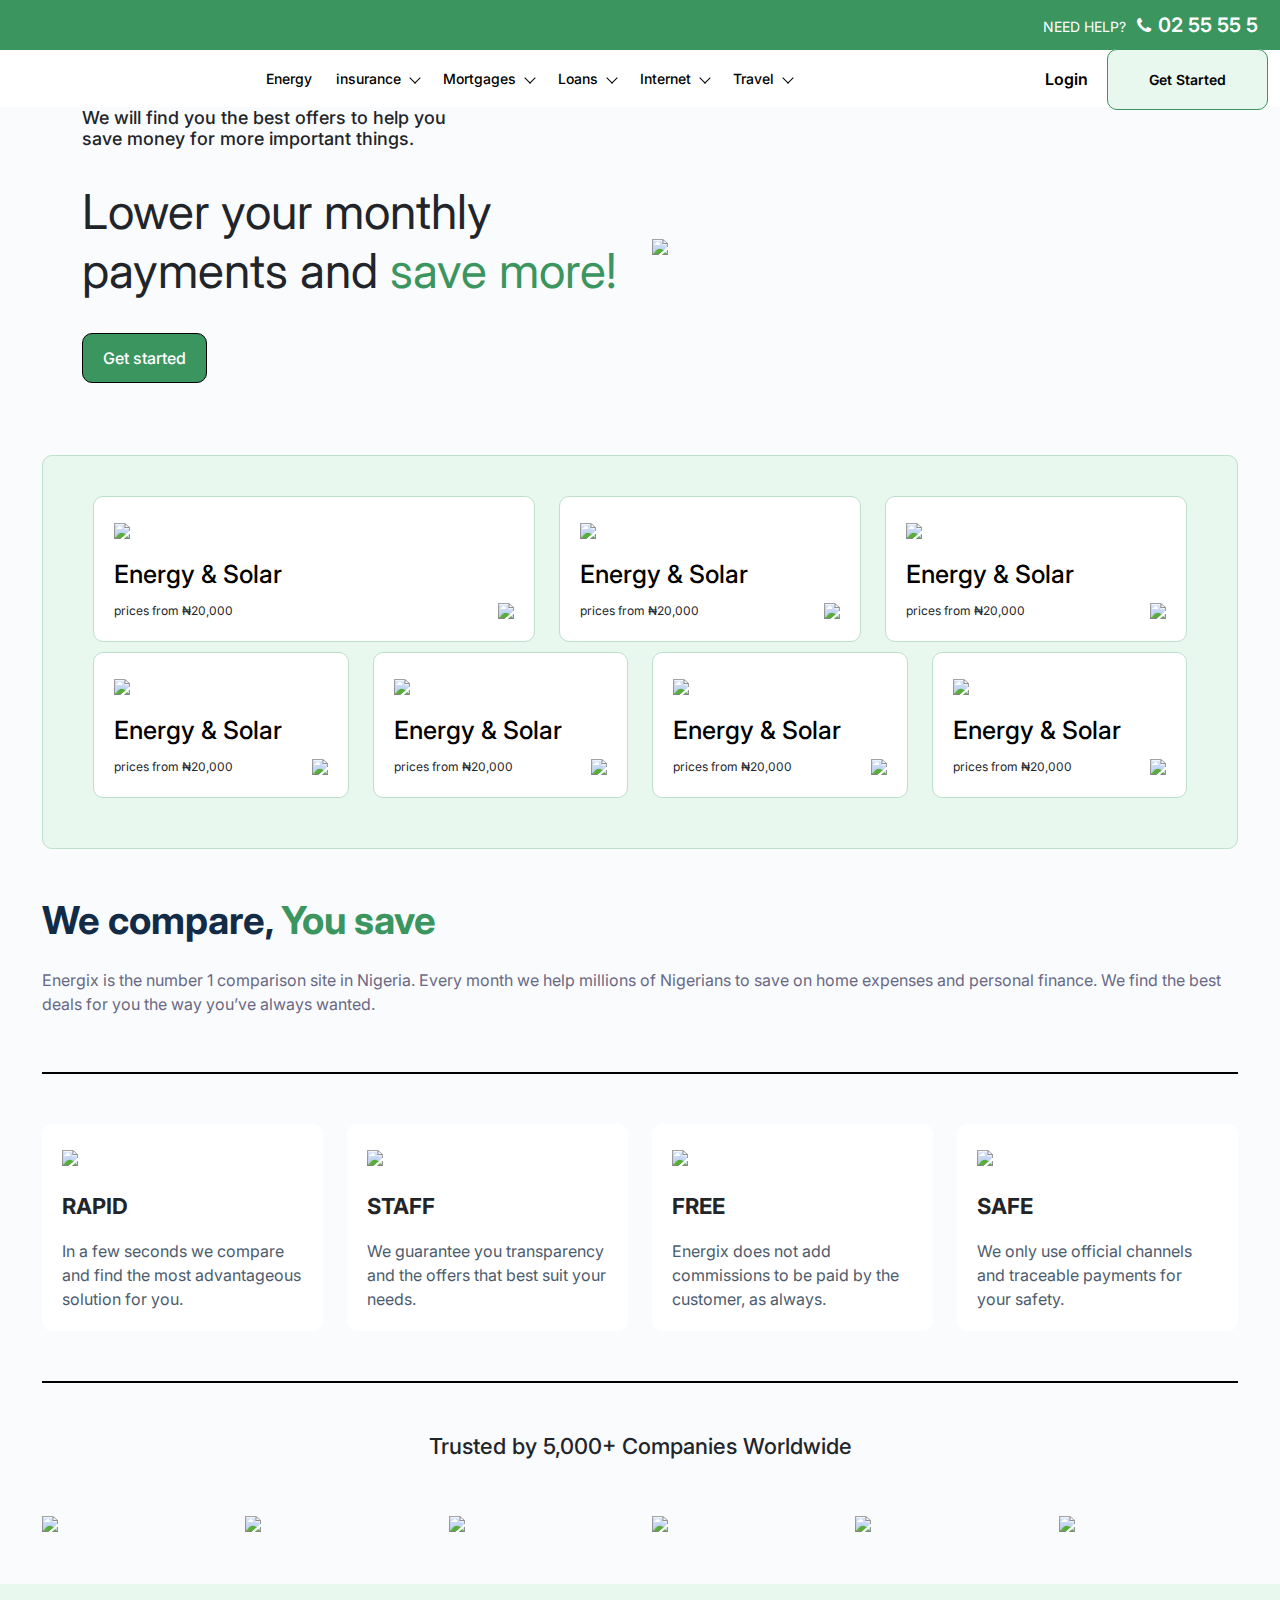
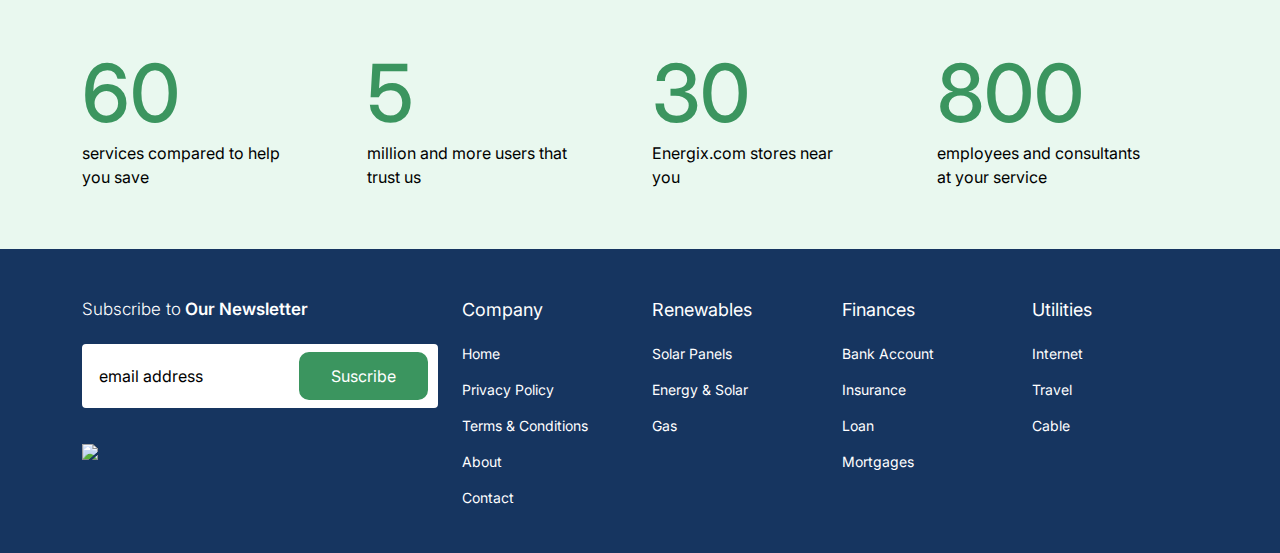
==== index.html @ c920ad22 "code added" ====
<!DOCTYPE html>
<html lang="en">
<head>
    <meta charset="UTF-8">
    <meta http-equiv="X-UA-Compatible" content="IE=edge">
    <meta name="viewport" content="width=device-width, initial-scale=1.0">
    <title>Energix</title>
    <link href="https://cdn.jsdelivr.net/npm/bootstrap@5.0.2/dist/css/bootstrap.min.css" rel="stylesheet">
    <link rel="stylesheet" href="css/header.css">
    <link rel="stylesheet" href="css/style.css">
    <link href="https://fonts.googleapis.com/css2?family=Inter:wght@100;300;400;500;600;700;900&display=swap" rel="stylesheet">
    <link rel="stylesheet" href="https://cdnjs.cloudflare.com/ajax/libs/font-awesome/4.7.0/css/font-awesome.min.css">
</head>
<body>
    <header class="header_area">
        <div class="top-strip">
            <div class="container-fluid">
                <div class="help-desk">
                    <span>NEED HELP? <i class="fa fa-phone" aria-hidden="true"></i><a href="tel:+9102 55 55 5">02 55 55 5</a></span>
                </div>
            </div>
        </div>
        <div class="main_header_area">
            <div class="container-fluid">
                <nav id="navigation1" class="navigation">
                    <div class="main-header">
                        <div class="nav-header">
                            <a class="nav-brand" href="index.html"><img src="http://energix.com.ng/wp-content/uploads/2022/04/280.png" alt=""></a>
                            <div class="flex-header">
                                <div class="nav-toggle"></div>
                                <div class="nav-menus-wrapper">
                                    <ul class="nav-menu align-to-right">
                                        <li>
                                            <a href="index.html">Energy</a>
                                        </li>
                                        <li>
                                            <a href="#.">insurance</a>
                                            <ul class="nav-dropdown">
                                                <li><a href="#">Link 1</a></li>
                                                <li><a href="#">Link 2</a></li>
                                                <li><a href="#">Link 3</a></li>
                                                <li><a href="#">Link 4</a></li>
                                                <li><a href="#">Link 5</a></li>
                                            </ul>
                                        </li>
                                        
                                        <li>
                                            <a href="#.">Mortgages</a>
                                            <ul class="nav-dropdown">
                                                <li><a href="#">Link 1</a></li>
                                                <li><a href="#">Link 2</a></li>
                                                <li><a href="#">Link 3</a></li>
                                                <li><a href="#">Link 4</a></li>
                                                <li><a href="#">Link 5</a></li>
                                            </ul>
                                        </li>
                                        
                                        <li>
                                            <a href="#">Loans</a>
                                            <ul class="nav-dropdown">
                                                <li><a href="#">Link 1</a></li>
                                                <li><a href="#">Link 2</a></li>
                                                <li><a href="#">Link 3</a></li>
                                                <li><a href="#">Link 4</a></li>
                                                <li><a href="#">Link 5</a></li>
                                            </ul>
                                        </li>
                                        
                                        <li>
                                            <a href="#.">Internet</a>
                                            <ul class="nav-dropdown">
                                                <li><a href="#">Link 1</a></li>
                                                <li><a href="#">Link 2</a></li>
                                                <li><a href="#">Link 3</a></li>
                                                <li><a href="#">Link 4</a></li>
                                                <li><a href="#">Link 5</a></li>
                                            </ul>
                                        </li>
                                        <li>
                                            <a href="#.">Travel</a>
                                            <ul class="nav-dropdown">
                                                <li><a href="#">Link 1</a></li>
                                                <li><a href="#">Link 2</a></li>
                                                <li><a href="#">Link 3</a></li>
                                                <li><a href="#">Link 4</a></li>
                                                <li><a href="#">Link 5</a></li>
                                            </ul>
                                        </li>
                                    </ul>
                                </div>
                            </div>
                            <div class="login-warrper">
                                <a href="#.">Login</a>
                                <a href="#." class="read-more">Get Started</a>
                            </div>
                        </div>
                    </div>
                </div>
            </nav>
        </div>
    </div>
    </header>
    <section class="main-banner section-padding">
        <div class="container">
            <div class="row">
                <div class="col-12 col-sm-12 col-md-6 col-lg-6">
                        <div class="banner-caption">
                            <h6>We will find you the best offers to help you<br> save money for more important things.</h6>
                            <h2>Lower your monthly payments and <span>save more!</span></h2>
                            <a href="#.">Get started</a>
                        </div>

                </div>
                <div class="col-12 col-sm-12 col-md-6 col-lg-6">
                    <div class="banner-image">
                        <img src="http://energix.com.ng/wp-content/uploads/2023/05/image.png">
                    </div>
                </div>
            </div>
        </div>
    </section>
<section class="we-compare-section section-padding">
    <div class="container-fluid">
        <div class="box-warrper-blue">
            <div class="row">
                <div class="col-12 col-sm-12 col-md-5 col-lg-5">
                    <div class="item-whhite-outline">
                        <img src="http://energix.com.ng/wp-content/uploads/2023/05/Firefire.png">
                        <h2>Energy & Solar</h2>
                        <span>prices from ₦20,000</span>
                        <div class="icon-arrow">
                            <a href="#."><img src="http://energix.com.ng/wp-content/uploads/2023/05/Icon-2.png"></a>
                        </div>
                    </div>
                </div>
                <div class="col-12 col-sm-12 col-md-5 col-lg-7">
                    <div class="row">
                        <div class="col-12 col-sm-12 col-md-5 col-lg-6">
                            <div class="item-whhite-outline">
                                <img src="http://energix.com.ng/wp-content/uploads/2023/05/Firefire.png">
                                <h2>Energy & Solar</h2>
                                <span>prices from ₦20,000</span>
                                <div class="icon-arrow">
                                    <a href="#."><img src="http://energix.com.ng/wp-content/uploads/2023/05/Icon-2.png"></a>
                                </div>
                            </div>
                        </div>
                        <div class="col-12 col-sm-12 col-md-5 col-lg-6">
                            <div class="item-whhite-outline">
                                <img src="http://energix.com.ng/wp-content/uploads/2023/05/Firefire.png">
                                <h2>Energy & Solar</h2>
                                <span>prices from ₦20,000</span>
                                <div class="icon-arrow">
                                    <a href="#."><img src="http://energix.com.ng/wp-content/uploads/2023/05/Icon-2.png"></a>
                                </div>
                            </div>
                        </div>
                    </div>
                </div>
            </div>
            <div class="row">
                <div class="col-12 col-sm-12 col-md-5 col-lg-3">
                    <div class="item-whhite-outline">
                        <img src="http://energix.com.ng/wp-content/uploads/2023/05/Firefire.png">
                        <h2>Energy & Solar</h2>
                        <span>prices from ₦20,000</span>
                        <div class="icon-arrow">
                            <a href="#."><img src="http://energix.com.ng/wp-content/uploads/2023/05/Icon-2.png"></a>
                        </div>
                    </div>
                </div>
                <div class="col-12 col-sm-12 col-md-5 col-lg-3">
                    <div class="item-whhite-outline">
                        <img src="http://energix.com.ng/wp-content/uploads/2023/05/Firefire.png">
                        <h2>Energy & Solar</h2>
                        <span>prices from ₦20,000</span>
                        <div class="icon-arrow">
                            <a href="#."><img src="http://energix.com.ng/wp-content/uploads/2023/05/Icon-2.png"></a>
                        </div>
                    </div>
                </div>
                <div class="col-12 col-sm-12 col-md-5 col-lg-3">
                    <div class="item-whhite-outline">
                        <img src="http://energix.com.ng/wp-content/uploads/2023/05/Firefire.png">
                        <h2>Energy & Solar</h2>
                        <span>prices from ₦20,000</span>
                        <div class="icon-arrow">
                            <a href="#."><img src="http://energix.com.ng/wp-content/uploads/2023/05/Icon-2.png"></a>
                        </div>
                    </div>
                </div>
                <div class="col-12 col-sm-12 col-md-5 col-lg-3">
                    <div class="item-whhite-outline">
                        <img src="http://energix.com.ng/wp-content/uploads/2023/05/Firefire.png">
                        <h2>Energy & Solar</h2>
                        <span>prices from ₦20,000</span>
                        <div class="icon-arrow">
                            <a href="#."><img src="http://energix.com.ng/wp-content/uploads/2023/05/Icon-2.png"></a>
                        </div>
                    </div>
                </div>
            </div>
        </div>
        <div class="main-title-compare">
            <h2>We compare, <span>You save</span></h2>
            <p>Energix is the number 1 comparison site in Nigeria. Every month we help millions of Nigerians to save on home expenses and personal finance. We find the best deals for you the way you’ve always wanted.</p>
        </div>
        <div class="row">
            <div class="col-12 col-sm-12 col-md-3 col-lg-3">
                <div class="Box-item">
                    <img src="http://energix.com.ng/wp-content/uploads/2023/05/Vector.png">
                    <h3>RAPID</h3>
                    <p>In a few seconds we compare and find the most advantageous solution for you.</p>
                </div>
            </div>
            <div class="col-12 col-sm-12 col-md-3 col-lg-3">
                <div class="Box-item">
                    <img src="http://energix.com.ng/wp-content/uploads/2023/05/Vector.png">
                    <h3>STAFF</h3>
                    <p>We guarantee you transparency and the offers that best suit your needs.</p>
                </div>
            </div>
            <div class="col-12 col-sm-12 col-md-3 col-lg-3">
                <div class="Box-item">
                    <img src="http://energix.com.ng/wp-content/uploads/2023/05/Vector.png">
                    <h3>FREE</h3>
                    <p>Energix does not add commissions to be paid by the customer, as always.</p>
                </div>
            </div>
            <div class="col-12 col-sm-12 col-md-3 col-lg-3">
                <div class="Box-item">
                    <img src="http://energix.com.ng/wp-content/uploads/2023/05/Vector.png">
                    <h3>SAFE</h3>
                    <p>We only use official channels and traceable payments for your safety.</p>
                </div>
            </div>
        </div>
    </div>
</section>
<section class="world-compaines">
    <div class="container-fluid">
        <div class="main-title">
            <h4>Trusted by 5,000+ Companies Worldwide</h4>
        </div>
        <div class="row">
            <div class="col-6 col-sm-6 col-md-3 col-lg-2">
                <div class="logo-image-item">
                    <img src="http://energix.com.ng/wp-content/uploads/2022/04/google-2015-1.png">
                </div>
            </div>
            <div class="col-6 col-sm-6 col-md-3 col-lg-2">
                <div class="logo-image-item">
                    <img src="http://energix.com.ng/wp-content/uploads/2022/04/netflix.png">
                </div>
            </div>
            <div class="col-6 col-sm-6 col-md-3 col-lg-2">
                <div class="logo-image-item">
                    <img src="http://energix.com.ng/wp-content/uploads/2022/04/airbnb.png">
                </div>
            </div>
            <div class="col-6 col-sm-6 col-md-3 col-lg-2">
                <div class="logo-image-item">
                    <img src="http://energix.com.ng/wp-content/uploads/2022/04/amazion.png">
                </div>
            </div>
            <div class="col-6 col-sm-6 col-md-3 col-lg-2">
                <div class="logo-image-item">
                    <img src="http://energix.com.ng/wp-content/uploads/2022/04/facebook.png">
                </div>
            </div>
            <div class="col-6 col-sm-6 col-md-3 col-lg-2">
                <div class="logo-image-item">
                    <img src="http://energix.com.ng/wp-content/uploads/2022/04/grab.png">
                </div>
            </div>
        </div>
    </div>
</section>
<section class="counter-section section-padding">
    <div class="container">
        <div class="row">
            <div class="col-6 col-sm-6 col-md-6 col-lg-3">
                <div class="counter-bar">
                    <h2>60</h2>
                    <p>services compared to help you save</p>
                </div>
            </div>
            <div class="col-6 col-sm-6 col-md-6 col-lg-3">
                <div class="counter-bar">
                    <h2>5</h2>
                    <p>million and more users that trust us</p>
                </div>
            </div>
            <div class="col-6 col-sm-6 col-md-6 col-lg-3">
                <div class="counter-bar">
                    <h2>30</h2>
                    <p>Energix.com stores near you</p>
                </div>
            </div>
            <div class="col-6 col-sm-6 col-md-6 col-lg-3">
                <div class="counter-bar">
                    <h2>800</h2>
                    <p>employees and consultants at your service</p>
                </div>
            </div>
        </div>
    </div>
</section>
    <footer class="footer-main">
        <div class="container">
                <div class="row">
                    <div class="col-12 col-sm-12 col-md-12 col-lg-4">
                        <div class="suscribe-warrper">
                            <h3><span>Subscribe to</span> Our Newsletter</h3>
                            <div class="form-view">
                                <input type="text" placeholder="email address">
                                <button>Suscribe</button>
                            </div>
                            <div class="footer-logo">
                                <img src="http://energix.com.ng/wp-content/uploads/2022/04/280-white.png">
                            </div>
                        </div>
                    </div>
                    <div class="col-12 col-sm-12 col-md-12 col-lg-8">
                        <div class="row">
                            <div class="col-12 col-sm-12 col-md-6 col-lg-3">
                                <div class="footer-naviagtion">
                                    <h4>Company</h4>
                                    <ul>
                                        <li><a href="#.">Home</a></li>
                                        <li><a href="#.">Privacy Policy</a></li>
                                        <li><a href="#.">Terms & Conditions</a></li>
                                        <li><a href="#.">About</a></li>
                                        <li><a href="#.">Contact</a></li>
                                    </ul>
                                </div>
                            </div>
                            <div class="col-12 col-sm-12 col-md-6 col-lg-3">
                                <div class="footer-naviagtion">
                                    <h4>Renewables</h4>
                                    <ul>
                                        <li><a href="#.">Solar Panels</a></li>
                                        <li><a href="#.">Energy & Solar</a></li>
                                        <li><a href="#.">Gas</a></li>
                                    </ul>
                                </div>
                            </div>
                            <div class="col-12 col-sm-12 col-md-6 col-lg-3">
                                <div class="footer-naviagtion">
                                    <h4>Finances</h4>
                                    <ul>
                                        <li><a href="#.">Bank Account</a></li>
                                        <li><a href="#.">Insurance</a></li>
                                        <li><a href="#.">Loan</a></li>
                                        <li><a href="#.">Mortgages</a></li>
                                    </ul>
                                </div>
                            </div>
                            <div class="col-12 col-sm-12 col-md-6 col-lg-3">
                                <div class="footer-naviagtion">
                                    <h4>Utilities</h4>
                                    <ul>
                                        <li><a href="#.">Internet</a></li>
                                        <li><a href="#.">Travel</a></li>
                                        <li><a href="#.">Cable</a></li>
                                    </ul>
                                </div>
                            </div>
                        </div>
                    </div>
                </div>
        </div>
    </footer>


    <script src="https://code.jquery.com/jquery-3.6.0.min.js"></script>
    <script src="https://cdn.jsdelivr.net/npm/bootstrap@5.0.2/dist/js/bootstrap.bundle.min.js"></script>
    <script src="js/main.js"></script>
</body>
</html>
---- css/header.css ----
.main-header{
    display: flex;
    align-items: center;
    justify-content: space-between;
}

.nav-header{
    display: flex;
    align-items: center;
    justify-content: space-between;
    width: 100%;
}

.flexs{
    display: flex;
    align-items: center;
}

.flexs a{
    font-size: 12px;
    border: solid 1px #6AA163;
    padding: 15px 40px;
    border-radius: 100px;
    color: #000;
    transition: all 0.5s;
    -webkit-transition: all 0.5s;
    -moz-transition: all 0.5s;
    -ms-transition: all 0.5s;
    -o-transition: all 0.5s;
}

.flexs a:hover{
    background-color: #6AA163;
    color: #fff;   
}


.navigation {
    width: 100%;
  
    display: table;
    position: relative;
    /* background-color: #fff; */
  }
  
  .navigation * {
    box-sizing: border-box;
    -webkit-tap-highlight-color: transparent;
  }
  
  .navigation-portrait {
    height: 48px;
  }
  
  .navigation-fixed {
    position: fixed;
    top: 0;
    left: 0;
    z-index: 19998;
  }
  
  .navigation-hidden {
    width: 0 !important;
    height: 0 !important;
    margin: 0 !important;
    padding: 0 !important;
  }
  
  .align-to-right {
    float: right;
  }
  
  /* .nav-header {
    float: left;
  } */
  
  .navigation-hidden .nav-header {
    display: none;
  }
  
  .nav-brand {
    line-height: normal;
    padding: 0;
    color: #343a40;
    font-size: 24px;
    text-decoration: none !important;
  }
  .nav-menu > li > a:hover .submenu-indicator-chevron {
    border-color: var(--dark-red);
  }
  
  .nav-brand:hover,
  .nav-brand:focus {
    color: #343a40;
  }
  
  .navigation-portrait .nav-brand {
    font-size: 18px;
    line-height: 48px;
  }
  
  .nav-logo > img {
    height: 48px;
    margin: 11px auto;
    padding: 0 15px;
    float: left;
  }
  
  .nav-logo:focus > img {
    outline: initial;
  }
  
  .navigation-portrait .nav-logo > img {
    height: 36px;
    margin: 6px auto 6px 15px;
    padding: 0;
  }
  
  .nav-toggle {
    width: 30px;
    height: 30px;
    padding: 6px 2px 0;
    position: absolute;
    top: 50%;
    margin-top: -14px;
    right: 15px;
    display: none;
    cursor: pointer;
  }
  
  .nav-toggle:before {
    content: "";
    position: absolute;
    width: 24px;
    height: 2px;
    background-color: #343a40;
    border-radius: 10px;
    box-shadow: 0 0.5em 0 0 #343a40, 0 1em 0 0 #343a40;
  }
  
  .navigation-portrait .nav-toggle {
    display: block;
  }
  
  .navigation-portrait .nav-menus-wrapper {
    width: 320px;
    height: 100vh;
    top: 0;
    left: -400px;
    position: fixed;
    background-color: #fff;
    z-index: 20000;
    overflow-y: auto;
    -webkit-overflow-scrolling: touch;
    transition-duration: 0.2s;
    transition-timing-function: ease;
  }
  
  .navigation-portrait .nav-menus-wrapper.nav-menus-wrapper-right {
    left: auto;
    right: -400px;
  }
  
  .navigation-portrait .nav-menus-wrapper.nav-menus-wrapper-open {
    left: 0;
  }
  
  .navigation-portrait
    .nav-menus-wrapper.nav-menus-wrapper-right.nav-menus-wrapper-open {
    left: auto;
    right: 0;
  }
  
  .nav-menus-wrapper-close-button {
    width: 30px;
    height: 40px;
    margin: 10px 7px;
    display: none;
    float: right;
    color: #343a40;
    font-size: 26px;
    cursor: pointer;
  }
  
  .navigation-portrait .nav-menus-wrapper-close-button {
    display: block;
  }
  
  .nav-menu {
    margin: 0;
    padding: 0;
    list-style: none;
    line-height: normal;
    font-size: 0;
  }
  
  .navigation-portrait .nav-menu {
    width: 100%;
  }
  
  .navigation-landscape .nav-menu.nav-menu-centered {
    float: none;
    text-align: center;
  }
  
  .navigation-landscape .nav-menu.nav-menu-centered > li {
    float: none;
  }
  
  .nav-menu > li {
    display: inline-block;
    float: left;
    text-align: left;
  }
  
  .navigation-portrait .nav-menu > li {
    width: 100%;
    position: relative;
    border-top: solid 1px #f0f0f0;
  }
  
  .navigation-portrait .nav-menu > li:last-child {
    border-bottom: solid 1px #f0f0f0;
  }
  
  .nav-menu + .nav-menu > li:first-child {
    border-top: none;
  }
  
  .nav-menu > li > a {
    padding: 10px 12px;
    display: inline-block;
    text-decoration: none;
    font-size: 14px;
    color: #000000;
    transition: color 0.3s, background 0.3s;
    line-height: normal;
    font-weight: 500;
  }
  
  .navigation-portrait .nav-menu > li > a {
    width: 100%;
    height: auto;
    padding: 12px 15px 12px 26px;
  }
  
  /* .nav-menu > li:hover > a,
  .nav-menu > li.active > a,
  .nav-menu > li.focus > a {
    color: #ed3439;
  }
   */
  .nav-menu > li > a > i,
  .nav-menu > li > a > [class*="ion-"] {
    width: 18px;
    height: 16px;
    line-height: 16px;
    transform: scale(1.4);
  }
  
  .nav-menu > li > a > [class*="ion-"] {
    width: 16px;
    display: inline-block;
    transform: scale(1.8);
  }
  
  .navigation-portrait .nav-menu.nav-menu-social {
    width: 100%;
    text-align: center;
  }
  
  .nav-menu.nav-menu-social > li {
    text-align: center;
    float: none;
    border: none !important;
  }
  
  .navigation-portrait .nav-menu.nav-menu-social > li {
    width: auto;
  }
  
  .nav-menu.nav-menu-social > li > a > [class*="ion-"] {
    font-size: 12px;
  }
  
  .nav-menu.nav-menu-social > li > a > .fa {
    font-size: 14px;
  }
  
  .navigation-portrait .nav-menu.nav-menu-social > li > a {
    padding: 15px;
  }
  
  .submenu-indicator {
    margin-left: 10px;
    margin-top: 4px;
    float: right;
    transition: all 0.2s;
  }
  
  .navigation-portrait .submenu-indicator {
    width: 54px;
    height: 44px;
    margin-top: 0;
    position: absolute;
    top: 0;
    right: 0;
    text-align: center;
    z-index: 20000;
  }
  
  .submenu-indicator-chevron {
    height: 8px;
    width: 8px;
    display: block;
    border-style: solid;
    border-width: 0 1px 1px 0;
    border-color: var(--black);
    transform: rotate(45deg);
    transition: border 0.2s;
  }
  
  .navigation-portrait .submenu-indicator-chevron {
    position: absolute;
    top: 18px;
    left: 24px;
  }
  
  .nav-menu > li:hover > a .submenu-indicator-chevron,
  .nav-menu > .active > a .submenu-indicator-chevron,
  .nav-menu > .focus > a .submenu-indicator-chevron {
    border-color: transparent #967adc #967adc transparent;
  }
  
  .navigation-portrait .submenu-indicator.submenu-indicator-up {
    transform: rotate(-180deg);
  }
  
  .nav-overlay-panel {
    width: 100%;
    height: 100%;
    top: 0;
    left: 0;
    position: fixed;
    display: none;
    z-index: 19999;
  }
  
  .no-scroll {
    width: 100%;
    height: 100%;
    overflow: hidden;
  }
  
  .nav-search {
    z-index: 19998;
    margin-left: 30px;
  }
  
  .navigation-portrait .nav-search {
    height: 48px;
    padding: 0 10px;
    margin-right: 52px;
  }
  
  .navigation-hidden .nav-search {
    display: none;
  }
  
  /* .nav-search-button {
    width: 70px;
    height: 70px;
    line-height: 70px;
    text-align: center;
    cursor: pointer;
    background-color: #fbfcfd;
  } */
  
  .navigation-portrait .nav-search-button {
    width: 50px;
    height: 48px;
    line-height: 46px;
    font-size: 22px;
  }
  
  .nav-search-icon {
    width: 14px;
    height: 14px;
    margin: 2px 8px 8px 4px;
    display: inline-block;
    vertical-align: middle;
    position: relative;
    color: #343a40;
    text-align: left;
    text-indent: -9999px;
    border: 2px solid;
    border-radius: 50%;
    transform: rotate(-45deg);
  }
  
  .nav-search-icon:after,
  .nav-search-icon:before {
    content: "";
    pointer-events: none;
  }
  
  .nav-search-icon:before {
    width: 2px;
    height: 7px;
    top: 11px;
    position: absolute;
    left: 50%;
    border-radius: 0 0 1px 1px;
    box-shadow: inset 0 0 0 32px;
    transform: translateX(-50%);
  }
  
  .nav-search-button:hover .nav-search-icon {
    color: #D57F2E;
    cursor: pointer;
  }
  
  .nav-search > form {
    width: 100%;
    height: 100%;
    padding: 0 auto;
    display: none;
    position: absolute;
    left: 0;
    top: 0;
    background-color: #fff;
    z-index: 99;
  }
  
  .nav-search-inner {
    width: 70%;
    height: 70px;
    margin: auto;
    display: table;
  }
  
  .navigation-portrait .nav-search-inner {
    height: 48px;
  }
  
  .nav-search-inner input[type="text"],
  .nav-search-inner input[type="search"] {
    height: 70px;
    width: 100%;
    margin: 0;
    padding: 0 12px;
    font-size: 26px;
    text-align: center;
    color: #343a40;
    outline: none;
    line-height: 70px;
    border: none;
    background-color: transparent;
    transition: all 0.3s;
  }
  
  .navigation-portrait .nav-search-inner input[type="text"],
  .navigation-portrait .nav-search-inner input[type="search"] {
    height: 48px;
    font-size: 18px;
    line-height: 48px;
  }
  
  .nav-search-close-button {
    width: 28px;
    display: block;
    position: absolute;
    right: 20px;
    top: 50%;
    line-height: normal;
    color: #343a40;
    font-size: 30px;
    cursor: pointer;
    text-align: center;
    transform: translate(0px, -50%);
  }
  
  .navigation-portrait .nav-search-close-button {
    top: 10px;
    right: 14px;
  }
  
  .nav-button {
    margin: 18px 15px 0;
    padding: 8px 14px;
    display: inline-block;
    color: #fff;
    font-size: 14px;
    text-align: center;
    text-decoration: none;
    border-radius: 4px;
  }
  
  .nav-button:hover,
  .nav-button:focus {
    color: #fff;
    text-decoration: none;
  }
  
  .navigation-portrait .nav-button {
    width: calc(100% - 52px);
    margin: 17px 26px;
  }
  
  .nav-text {
    margin: 25px 15px;
    display: inline-block;
    color: #343a40;
    font-size: 14px;
  }
  
  .navigation-portrait .nav-text {
    width: calc(100% - 52px);
    margin: 12px 26px 0;
  }
  
  .navigation-portrait .nav-text + ul {
    margin-top: 15px;
  }
  
  .nav-dropdown {
    min-width: 180px;
    margin: 0;
    padding: 0;
    display: none;
    position: absolute;
    list-style: none;
    z-index: 98;
    white-space: nowrap;
  }
  
  .navigation-portrait .nav-dropdown {
    width: 100%;
    position: static;
    left: 0;
  }
  
  .nav-dropdown .nav-dropdown {
    left: 100%;
  }
  
  .nav-menu > li > .nav-dropdown {
    border-top: solid 1px #f0f0f0;
  }
  
  .nav-dropdown > li {
    width: 100%;
    float: left;
    clear: both;
    position: relative;
    text-align: left;
  }
  
  .nav-dropdown > li > a {
    width: 100%;
    padding: 16px 20px;
    display: inline-block;
    text-decoration: none;
    float: left;
    font-size: 13px;
    color: #343a40;
    background-color: #fdfdfd;
  }
  
  .nav-dropdown > li:hover > a,
  .nav-dropdown > li.focus > a {
    color: #ff6b00;
  }
  
  .nav-dropdown.nav-dropdown-left {
    right: 0;
  }
  
  .nav-dropdown > li > .nav-dropdown-left {
    left: auto;
    right: 100%;
  }
  
  .navigation-landscape .nav-dropdown.nav-dropdown-left > li > a {
    text-align: right;
  }
  
  .navigation-portrait .nav-dropdown > li > a {
    padding: 12px 20px 12px 30px;
  }
  
  .navigation-portrait .nav-dropdown > li > ul > li > a {
    padding-left: 50px;
  }
  
  .navigation-portrait .nav-dropdown > li > ul > li > ul > li > a {
    padding-left: 70px;
  }
  
  .navigation-portrait .nav-dropdown > li > ul > li > ul > li > ul > li > a {
    padding-left: 90px;
  }
  
  .navigation-portrait
    .nav-dropdown
    > li
    > ul
    > li
    > ul
    > li
    > ul
    > li
    > ul
    > li
    > a {
    padding-left: 110px;
  }
  
  .nav-dropdown .submenu-indicator {
    right: 15px;
    top: 10px;
    position: absolute;
  }
  
  .navigation-portrait .nav-dropdown .submenu-indicator {
    right: 0;
    top: 0;
  }
  
  .nav-dropdown .submenu-indicator .submenu-indicator-chevron {
    transform: rotate(-45deg);
  }
  
  .navigation-portrait
    .nav-dropdown
    .submenu-indicator
    .submenu-indicator-chevron {
    transform: rotate(45deg);
  }
  
  .nav-dropdown > li:hover > a .submenu-indicator-chevron,
  .nav-dropdown > .focus > a .submenu-indicator-chevron {
    border-color: transparent #ff6b00 #ff6b00 transparent;
  }
  
  .navigation-landscape .nav-dropdown.nav-dropdown-left .submenu-indicator {
    left: 10px;
  }
  
  .navigation-landscape
    .nav-dropdown.nav-dropdown-left
    .submenu-indicator
    .submenu-indicator-chevron {
    transform: rotate(135deg);
  }
  .nav-dropdown-horizontal {
    width: 100%;
    left: 0;
    background-color: #fdfdfd;
    border-top: solid 1px #f0f0f0;
  }
  
  .nav-dropdown-horizontal .nav-dropdown-horizontal {
    width: 100%;
    top: 100%;
    left: 0;
  }
  
  .navigation-portrait .nav-dropdown-horizontal .nav-dropdown-horizontal {
    border-top: none;
  }
  
  .nav-dropdown-horizontal > li {
    width: auto;
    clear: none;
    position: static;
  }
  
  .navigation-portrait .nav-dropdown-horizontal > li {
    width: 100%;
  }
  
  .nav-dropdown-horizontal > li > a {
    position: relative;
  }
  
  .nav-dropdown-horizontal .submenu-indicator {
    height: 18px;
    top: 11px;
    transform: rotate(90deg);
  }
  
  .navigation-portrait .nav-dropdown-horizontal .submenu-indicator {
    height: 42px;
    top: 0;
    -webkit-transform: rotate(0deg);
    transform: rotate(0deg);
  }
  
  .navigation-portrait
    .nav-dropdown-horizontal
    .submenu-indicator.submenu-indicator-up {
    transform: rotate(-180deg);
  }
  
  .megamenu-panel {
    width: 100%;
    padding: 15px;
    display: none;
    position: absolute;
    font-size: 14px;
    z-index: 98;
    text-align: left;
    color: inherit;
    border-top: solid 1px #f0f0f0;
    background-color: #fdfdfd;
    box-shadow: 0 10px 20px rgba(0, 0, 0, 0.075);
  }
  
  .navigation-portrait .megamenu-panel {
    padding: 25px;
    position: static;
    display: block;
  }
  
  .megamenu-panel [class*="container"] {
    width: 100%;
  }
  
  .megamenu-panel [class*="container"] [class*="col-"] {
    padding: 0;
  }
  
  .megamenu-panel-half {
    width: 50%;
  }
  
  .megamenu-panel-quarter {
    width: 25%;
  }
  
  .navigation-portrait .megamenu-panel-half,
  .navigation-portrait .megamenu-panel-quarter {
    width: 100%;
  }
  
  .megamenu-panel-row {
    width: 100%;
  }
  
  .megamenu-panel-row:before,
  .megamenu-panel-row:after {
    content: "";
    display: table;
    line-height: 0;
  }
  
  .megamenu-panel-row:after {
    clear: both;
  }
  
  .megamenu-panel-row [class*="col-"] {
    display: block;
    min-height: 20px;
    float: left;
    margin-left: 3%;
  }
  
  .megamenu-panel-row [class*="col-"]:first-child {
    margin-left: 0;
  }
  
  .navigation-portrait .megamenu-panel-row [class*="col-"] {
    float: none;
    display: block;
    width: 100% !important;
    margin-left: 0;
    margin-top: 15px;
  }
  
  .navigation-portrait
    .megamenu-panel-row:first-child
    [class*="col-"]:first-child {
    margin-top: 0;
  }
  
  .megamenu-panel-row .col-1 {
    width: 5.583333333333%;
  }
  
  .megamenu-panel-row .col-2 {
    width: 14.166666666666%;
  }
  
  .megamenu-panel-row .col-3 {
    width: 22.75%;
  }
  
  .megamenu-panel-row .col-4 {
    width: 31.333333333333%;
  }
  
  .megamenu-panel-row .col-5 {
    width: 39.916666666667%;
  }
  
  .megamenu-panel-row .col-6 {
    width: 48.5%;
  }
  
  .megamenu-panel-row .col-7 {
    width: 57.083333333333%;
  }
  
  .megamenu-panel-row .col-8 {
    width: 65.666666666667%;
  }
  
  .megamenu-panel-row .col-9 {
    width: 74.25%;
  }
  
  .megamenu-panel-row .col-10 {
    width: 82.833333333334%;
  }
  
  .megamenu-panel-row .col-11 {
    width: 91.416666666667%;
  }
  
  .megamenu-panel-row .col-12 {
    width: 100%;
  }
  
  .megamenu-tabs {
    width: 100%;
    float: left;
    display: block;
  }
  
  .megamenu-tabs-nav {
    width: 20%;
    margin: 0;
    padding: 0;
    float: left;
    list-style: none;
  }
  
  .navigation-portrait .megamenu-tabs-nav {
    width: 100%;
  }
  
  .megamenu-tabs-nav > li > a {
    width: 100%;
    padding: 10px 16px;
    float: left;
    font-size: 13px;
    text-decoration: none;
    color: #343a40;
    border: solid 1px #eff0f2;
    outline: 0;
    background-color: #fff;
  }
  
  .megamenu-tabs-nav > li.active a,
  .megamenu-tabs-nav > li:hover a {
    background-color: #f5f5f5;
  }
  
  .megamenu-tabs-pane {
    width: 80%;
    min-height: 30px;
    padding: 20px;
    float: right;
    display: none;
    font-size: 13px;
    color: #343a40;
    border: solid 1px #eff0f2;
    background-color: #fff;
  }
  
  .megamenu-tabs-pane.active {
    display: block;
  }
  
  .navigation-portrait .megamenu-tabs-pane {
    width: 100%;
  }
  
  .megamenu-lists {
    width: 100%;
    display: table;
  }
  
  .megamenu-list {
    width: 100%;
    margin: 0 0 15px;
    padding: 0;
    display: inline-block;
    float: left;
    list-style: none;
  }
  
  .megamenu-list:last-child {
    margin: 0;
    border: none;
  }
  
  .navigation-landscape .megamenu-list {
    margin: -15px 0;
    padding: 20px 0;
    border-right: solid 1px #f0f0f0;
  }
  
  .navigation-landscape .megamenu-list:last-child {
    border: none;
  }
  
  .megamenu-list > li > a {
    width: 100%;
    padding: 10px 15px;
    display: inline-block;
    color: #343a40;
    text-decoration: none;
    font-size: 13px;
  }
  
  .megamenu-list > li > a:hover {
    background-color: #ff6b00;
    color: #fff;
  }
  
  .megamenu-list > li.megamenu-list-title > a {
    font-size: 12px;
    font-weight: 600;
    text-transform: uppercase;
    color: #343a40;
  }
  
  .megamenu-list > li.megamenu-list-title > a:hover {
    background-color: transparent;
  }
  
  .navigation-landscape .list-col-2 {
    width: 50%;
  }
  
  .navigation-landscape .list-col-3 {
    width: 33%;
  }
  
  .navigation-landscape .list-col-4 {
    width: 25%;
  }
  
  .navigation-landscape .list-col-5 {
    width: 20%;
  }
  
  /* .nav-menu > li > a:last-child {
    padding-right: 0px;
  } */
  
  .nav-dropdown > li > a {
    color: #343a40;
    padding: 10px 20px;
    border-bottom: 1px solid #f6f6f6;
  }
  
  .nav-dropdown > li > a:hover,
  .nav-dropdown > li > a:focus {
    color: #3b955f;
  }
  .nav-header img {
    max-width: 160px;
}
  
  .main_header_area.sticky {
    position: fixed;
    bottom: auto;
    top: 0px;
    left: 0px;
    z-index: 999;
    width: 100%;
    transition: 0.5s ease;
    background-color: #fff;
  }
  
  .transparent-menu {
    position: absolute;
    width: 100%;
    left: 0;
    top: 0;
    z-index: 99;
  }
  
  .navigation-portrait .nav-menu > li > a {
    width: 100%;
    height: auto;
    padding: 10px 10px 10px 30px;
  }
  
  @media only screen and (min-width: 320px) and (max-width: 767px) {
    .nav-dropdown > li > a,
    .megamenu-list > li > a {
      width: 65%;
    }
  }
---- css/style.css ----
body{
    margin: 0;
    padding: 0;
    font-family: 'Inter', sans-serif;
}
.top-strip {
    background: #3B955F;
    padding: 10px;
}
.help-desk {
    text-align: right;
    color: #fff;
}
.help-desk i {
    margin: 0 7px;
    font-size: 18px;
}

.help-desk a {
    color: #ffff;
    text-decoration: none;
    font-size: 20px;
    font-weight: 600;
}
.help-desk span {
    font-size: 14px;
}
a{
    text-decoration: none;
}
.main_header_area {
    padding: 10px 0px;
}
/* .login-warrper {
    padding-left: 20px;
    border-left: 1px solid #3b955f;
} */
.login-warrper a {
    margin-left: 0px;
    color: #000;
    font-weight: 600;
}
.banner-caption span {
    color: #3b955f;
}
.login-warrper a.read-more {
    padding: 21px 41px;
    background-color: #e9f8ef;
    color: #000;
    border-radius: 10px;
    font-size: 14px;
    border: 1px solid #3b955f;
    transition: 0.5s;
}
.login-warrper a.read-more:hover {
    background-color: #3b955f;
    color: #fff;
}
.login-warrper a:last-child {
    margin-left: 15px;
}
.main-banner .row {
    align-items: center;
}
.banner-caption h6 {
    font-size: 18px;
    margin-bottom: 30px;
    line-height: normal;
}
.banner-caption h2 {
    font-size: 3rem;
    line-height: normal;
    margin: 33px 0px;
    font-weight: 400;
}
.banner-caption a {
    display: inline-block;
    padding: 12px 20px;
    background-color: #3b955f;
    color: #fff;
    border-radius: 10px;
    font-weight: 500;
    border: 1px solid #000;
}
.banner-image img {
    width: 100%;
    height: auto;
}
.counter-bar {
    max-width: 80%;
}
.counter-bar h2 {
    font-size: 5rem;
    color: #3b955f;
    margin-bottom: 0px;
    line-height: normal;
}
.counter-bar p {
    margin-bottom: 0px;
    color: #000;
}
.counter-bar h2 {
    font-size: 5rem;
    color: #3b955f;
    margin-bottom: 0px;
    line-height: normal;
}
.counter-section {
    background-color: #e9f8ef;
    padding: 60px 0px;
}
.main-banner {
    background-color: #fafbfd;
}
.world-compaines {
    padding: 50px 30px;
    background-color: #fafbfd;
}
.main-title {
    text-align: center;
    padding-bottom: 50px;
    border-top: 2px solid #000;
    padding-top: 50px;
}
.main-title h4 {
    font-size: 22px;
    margin-bottom: 0px;
}
.logo-image-item img {
    width: 100%;
    max-width: 110px;
}

.we-compare-section.section-padding {
    padding: 40px 30px 0px;
    background-color: #fafbfd;
}
.main-title-compare {
    padding-bottom: 40px;
    border-bottom: 2px solid #000;
    margin-bottom: 50px;
}
.main-title-compare h2 {
    font-size: 2.4rem;
    font-weight: 700;
    color: #122B46;
    margin-bottom: 25px;
}
.main-title-compare p {
    font-size: 16px;
    color: #696984;
}
.Box-item {
    padding: 20px;
    background-color: #ffff;
    border-radius: 10px;
}
.Box-item h3 {
    font-size: 22px;
    margin: 25px 0px 20px;
    font-weight: 700;
}
.Box-item p {
    color: #4D5C6D;
    margin-bottom: 0px;
}
.box-warrper-blue {
    padding: 40px 50px;
    background: #E9F8EF;
    border: 1px solid #bddfcb;
    border-radius: 10px;
    margin: 2rem 0px 3rem;
}
.item-whhite-outline {
    width: 100%;
    background-color: #ffffff;
    border: 1px solid #bddfcb;
    border-radius: 10px;
    margin-bottom: 10px;
    padding: 20px;
    position: relative;
}
.main-title-compare span {
    color: #3b955f;
}
.item-whhite-outline h2 {
    font-weight: 500;
    font-size: 25px;
    margin-top: 18px;
    color: #000000;
}
.item-whhite-outline span {
    font-size: 12px;
}
.icon-arrow {
    position: absolute;
    bottom: 20px;
    right: 20px;
}



.footer-main {
    background-color: #163560;
    padding: 50px 0px 30px;
}
.suscribe-warrper h3 {
    font-size: 17px;
    color: #fff;
    margin-bottom: 25px;
    font-weight: 600;
}
.form-view {
    display: flex;
    align-items: center;
    margin-bottom: 30px;
    position: relative;
}
.form-view input {
    border-radius: 4px;
    border: 2px solid #fff;
    padding: 18px 15px;
    background-color: transparent;
    color: #000;
    width: 100%;
    background-color: #ffffff;
}
.form-view input::placeholder{
    color: #000000;
}
.suscribe-warrper h3 span {
    font-weight: 300;
}
.form-view button {
    background-color: #3b955f;
    padding: 10px 30px;
    border-radius: 10px;
    margin-left: 10px;
    border: 2px solid #3b955f;
    position: absolute;
    right: 10px;
    color: #ffffff;
}
.footer-naviagtion h4 {
    font-size: 18px;
    color: #fff;
    font-weight: 400;
    margin-bottom: 23px;
}
.footer-naviagtion ul {
    padding-left: 0px;
    list-style: none;
    margin-bottom: 0px;
}
.footer-naviagtion ul li a {
    font-size: 14px;
    color: #fff;
    margin-bottom: 15px;
    display: block;
}

@media (max-width:767px){
    .login-warrper {
        display: none;
    }
    .main-banner .row {
        align-items: flex-start;
        flex-direction: column-reverse;
    }
    .main-banner {
        padding: 40px 0px;
    }
    .banner-caption h2 {
        font-size: 2rem;
        margin: 15px 0px;
    }
    .banner-caption h6 {
        font-size: 14px;
        margin-bottom: 20px;
    }
    .banner-image {
        padding: 30px 30px 30px 0px;
    }
    .we-compare-section.section-padding {
        padding: 0px 10px 0px;
    }
    .box-warrper-blue {
        padding: 20px 20px;
    }
    .main-title-compare h2 {
        font-size: 2rem;
    }
    .Box-item {
        margin-bottom: 15px;
    }
    .logo-image-item {
        margin-top: 20px;
    }
    .counter-bar h2 {
        font-size: 3rem;
    }
    .counter-bar {
        max-width: 100%;
        margin-bottom: 20px;
    }
    .footer-naviagtion {
        margin-bottom: 25px;
    }
}
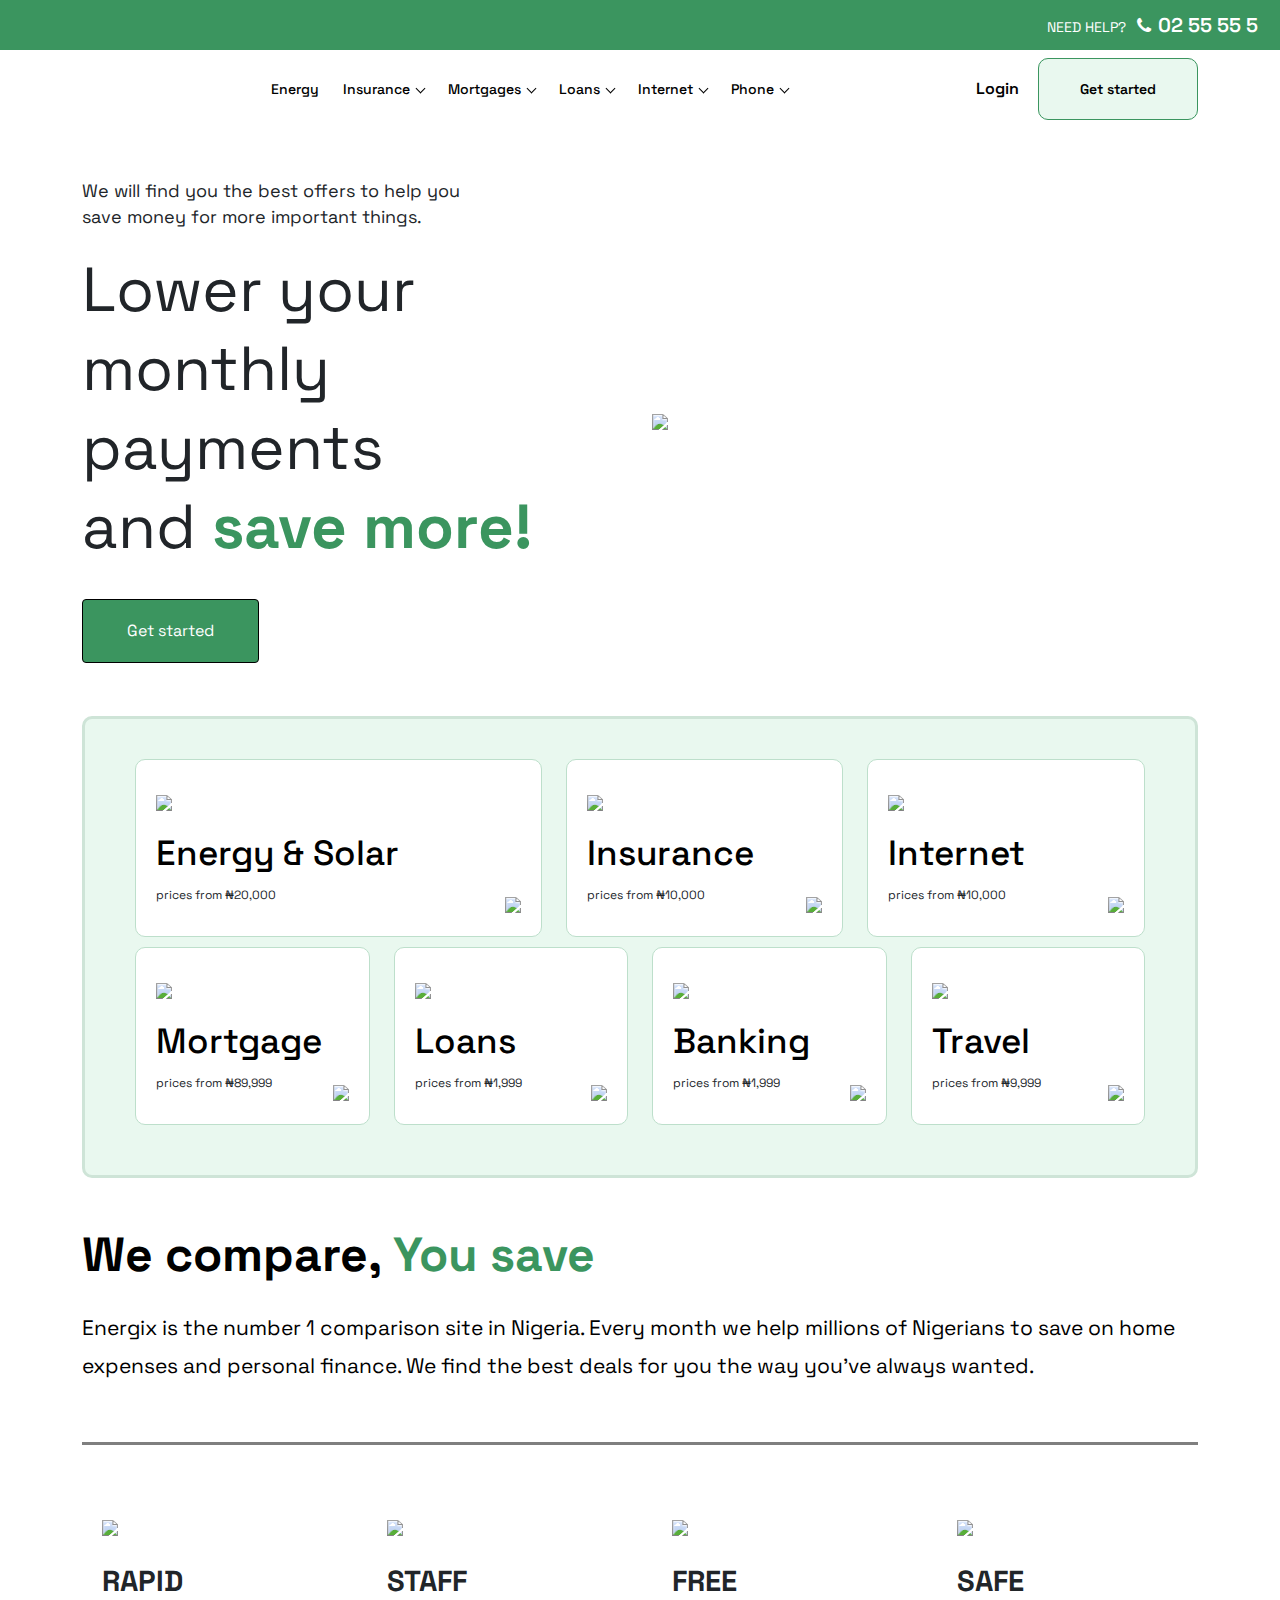
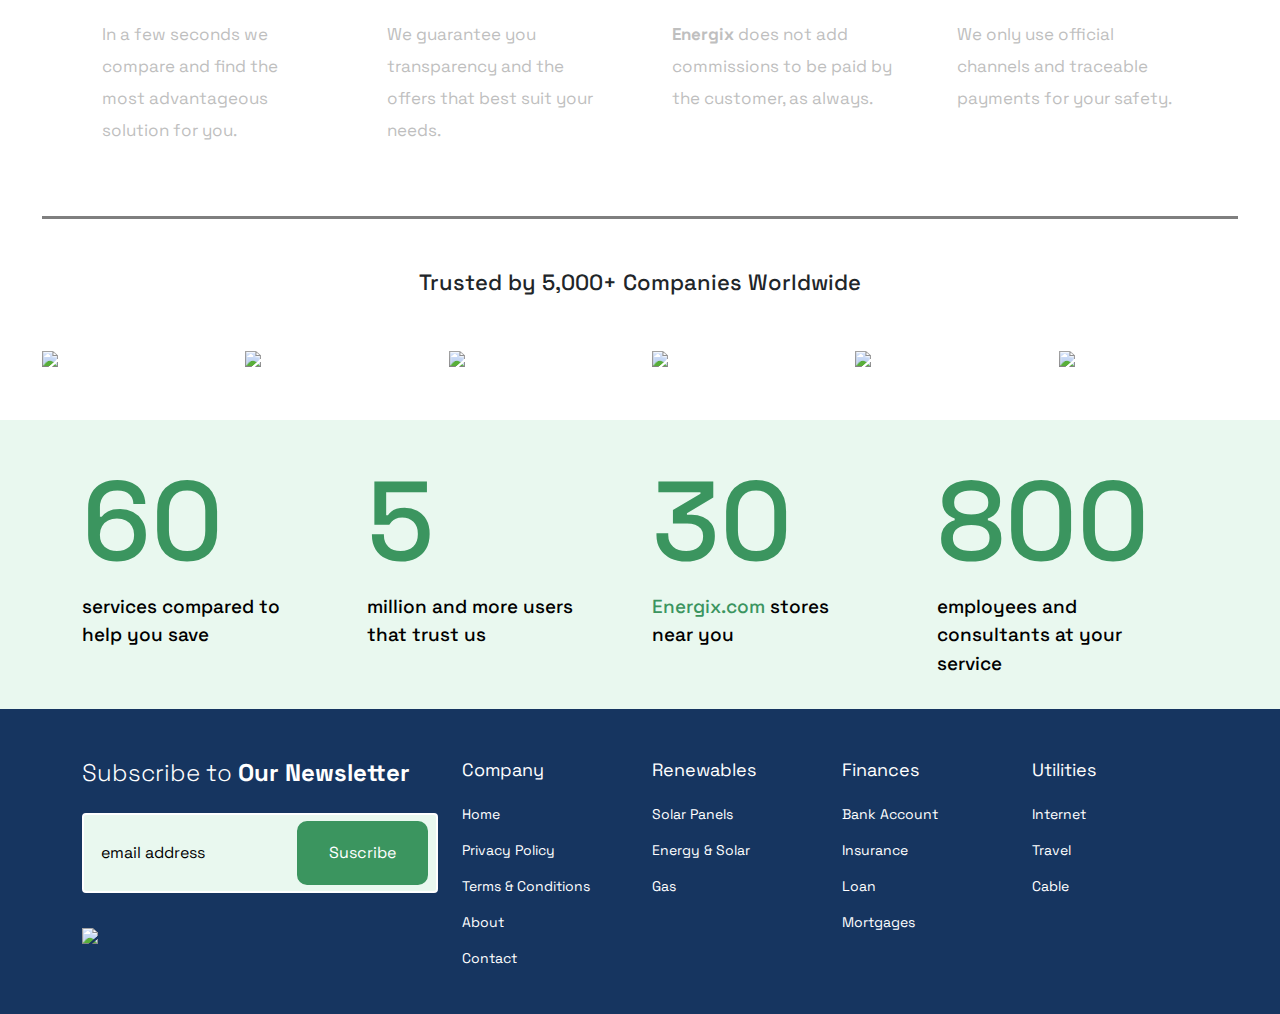
==== commit d4271581: "code_11_05-2023" ====
--- a/index.html
+++ b/index.html
@@ -8,7 +8,8 @@
     <link href="https://cdn.jsdelivr.net/npm/bootstrap@5.0.2/dist/css/bootstrap.min.css" rel="stylesheet">
     <link rel="stylesheet" href="css/header.css">
     <link rel="stylesheet" href="css/style.css">
-    <link href="https://fonts.googleapis.com/css2?family=Inter:wght@100;300;400;500;600;700;900&display=swap" rel="stylesheet">
+    <link rel="stylesheet" href="fonts/stylesheet.css">
+    <!-- <link href="https://fonts.googleapis.com/css2?family=Inter:wght@100;300;400;500;600;700;900&display=swap" rel="stylesheet"> -->
     <link rel="stylesheet" href="https://cdnjs.cloudflare.com/ajax/libs/font-awesome/4.7.0/css/font-awesome.min.css">
 </head>
 <body>
@@ -21,7 +22,7 @@
             </div>
         </div>
         <div class="main_header_area">
-            <div class="container-fluid">
+            <div class="container">
                 <nav id="navigation1" class="navigation">
                     <div class="main-header">
                         <div class="nav-header">
@@ -34,7 +35,7 @@
                                             <a href="index.html">Energy</a>
                                         </li>
                                         <li>
-                                            <a href="#.">insurance</a>
+                                            <a href="#.">Insurance</a>
                                             <ul class="nav-dropdown">
                                                 <li><a href="#">Link 1</a></li>
                                                 <li><a href="#">Link 2</a></li>
@@ -77,7 +78,7 @@
                                             </ul>
                                         </li>
                                         <li>
-                                            <a href="#.">Travel</a>
+                                            <a href="#.">Phone</a>
                                             <ul class="nav-dropdown">
                                                 <li><a href="#">Link 1</a></li>
                                                 <li><a href="#">Link 2</a></li>
@@ -91,7 +92,7 @@
                             </div>
                             <div class="login-warrper">
                                 <a href="#.">Login</a>
-                                <a href="#." class="read-more">Get Started</a>
+                                <a href="#." class="read-more">Get started</a>
                             </div>
                         </div>
                     </div>
@@ -106,7 +107,7 @@
                 <div class="col-12 col-sm-12 col-md-6 col-lg-6">
                         <div class="banner-caption">
                             <h6>We will find you the best offers to help you<br> save money for more important things.</h6>
-                            <h2>Lower your monthly payments and <span>save more!</span></h2>
+                            <h2>Lower your <br>monthly payments <br>and <span>save more!</span></h2>
                             <a href="#.">Get started</a>
                         </div>
 
@@ -120,7 +121,7 @@
         </div>
     </section>
 <section class="we-compare-section section-padding">
-    <div class="container-fluid">
+    <div class="container">
         <div class="box-warrper-blue">
             <div class="row">
                 <div class="col-12 col-sm-12 col-md-5 col-lg-5">
@@ -137,9 +138,9 @@
                     <div class="row">
                         <div class="col-12 col-sm-12 col-md-5 col-lg-6">
                             <div class="item-whhite-outline">
-                                <img src="http://energix.com.ng/wp-content/uploads/2023/05/Firefire.png">
-                                <h2>Energy & Solar</h2>
-                                <span>prices from ₦20,000</span>
+                                <img src="http://energix.com.ng/wp-content/uploads/2023/05/Frame-29.png">
+                                <h2>Insurance</h2>
+                                <span>prices from ₦10,000</span>
                                 <div class="icon-arrow">
                                     <a href="#."><img src="http://energix.com.ng/wp-content/uploads/2023/05/Icon-2.png"></a>
                                 </div>
@@ -147,9 +148,9 @@
                         </div>
                         <div class="col-12 col-sm-12 col-md-5 col-lg-6">
                             <div class="item-whhite-outline">
-                                <img src="http://energix.com.ng/wp-content/uploads/2023/05/Firefire.png">
-                                <h2>Energy & Solar</h2>
-                                <span>prices from ₦20,000</span>
+                                <img src="http://energix.com.ng/wp-content/uploads/2023/05/Frame-28.png">
+                                <h2>Internet</h2>
+                                <span>prices from ₦10,000</span>
                                 <div class="icon-arrow">
                                     <a href="#."><img src="http://energix.com.ng/wp-content/uploads/2023/05/Icon-2.png"></a>
                                 </div>
@@ -161,9 +162,9 @@
             <div class="row">
                 <div class="col-12 col-sm-12 col-md-5 col-lg-3">
                     <div class="item-whhite-outline">
-                        <img src="http://energix.com.ng/wp-content/uploads/2023/05/Firefire.png">
-                        <h2>Energy & Solar</h2>
-                        <span>prices from ₦20,000</span>
+                        <img src="http://energix.com.ng/wp-content/uploads/2023/05/Group-4.png">
+                        <h2>Mortgage</h2>
+                        <span>prices from ₦89,999</span>
                         <div class="icon-arrow">
                             <a href="#."><img src="http://energix.com.ng/wp-content/uploads/2023/05/Icon-2.png"></a>
                         </div>
@@ -171,9 +172,9 @@
                 </div>
                 <div class="col-12 col-sm-12 col-md-5 col-lg-3">
                     <div class="item-whhite-outline">
-                        <img src="http://energix.com.ng/wp-content/uploads/2023/05/Firefire.png">
-                        <h2>Energy & Solar</h2>
-                        <span>prices from ₦20,000</span>
+                        <img src="http://energix.com.ng/wp-content/uploads/2023/05/Loan.png">
+                        <h2>Loans</h2>
+                        <span>prices from ₦1,999</span>
                         <div class="icon-arrow">
                             <a href="#."><img src="http://energix.com.ng/wp-content/uploads/2023/05/Icon-2.png"></a>
                         </div>
@@ -181,9 +182,9 @@
                 </div>
                 <div class="col-12 col-sm-12 col-md-5 col-lg-3">
                     <div class="item-whhite-outline">
-                        <img src="http://energix.com.ng/wp-content/uploads/2023/05/Firefire.png">
-                        <h2>Energy & Solar</h2>
-                        <span>prices from ₦20,000</span>
+                        <img src="http://energix.com.ng/wp-content/uploads/2023/05/Frame-31.png">
+                        <h2>Banking</h2>
+                        <span>prices from ₦1,999</span>
                         <div class="icon-arrow">
                             <a href="#."><img src="http://energix.com.ng/wp-content/uploads/2023/05/Icon-2.png"></a>
                         </div>
@@ -191,9 +192,9 @@
                 </div>
                 <div class="col-12 col-sm-12 col-md-5 col-lg-3">
                     <div class="item-whhite-outline">
-                        <img src="http://energix.com.ng/wp-content/uploads/2023/05/Firefire.png">
-                        <h2>Energy & Solar</h2>
-                        <span>prices from ₦20,000</span>
+                        <img src="http://energix.com.ng/wp-content/uploads/2023/05/Frame-32.png">
+                        <h2>Travel</h2>
+                        <span>prices from ₦9,999</span>
                         <div class="icon-arrow">
                             <a href="#."><img src="http://energix.com.ng/wp-content/uploads/2023/05/Icon-2.png"></a>
                         </div>
@@ -224,7 +225,7 @@
                 <div class="Box-item">
                     <img src="http://energix.com.ng/wp-content/uploads/2023/05/Vector.png">
                     <h3>FREE</h3>
-                    <p>Energix does not add commissions to be paid by the customer, as always.</p>
+                    <p><b>Energix</b> does not add commissions to be paid by the customer, as always.</p>
                 </div>
             </div>
             <div class="col-12 col-sm-12 col-md-3 col-lg-3">
@@ -294,7 +295,7 @@
             <div class="col-6 col-sm-6 col-md-6 col-lg-3">
                 <div class="counter-bar">
                     <h2>30</h2>
-                    <p>Energix.com stores near you</p>
+                    <p><span>Energix.com</span> stores near you</p>
                 </div>
             </div>
             <div class="col-6 col-sm-6 col-md-6 col-lg-3">
--- a/css/header.css
+++ b/css/header.css
@@ -292,8 +292,8 @@
   }
   
   .submenu-indicator {
-    margin-left: 10px;
-    margin-top: 4px;
+    margin-left: 7px;
+    margin-top: 5px;
     float: right;
     transition: all 0.2s;
   }
@@ -310,8 +310,8 @@
   }
   
   .submenu-indicator-chevron {
-    height: 8px;
-    width: 8px;
+    height: 7px;
+    width: 7px;
     display: block;
     border-style: solid;
     border-width: 0 1px 1px 0;
@@ -972,7 +972,7 @@
     color: #3b955f;
   }
   .nav-header img {
-    max-width: 160px;
+    max-width: 170px;
 }
   
   .main_header_area.sticky {
--- a/css/style.css
+++ b/css/style.css
@@ -1,7 +1,7 @@
 body{
     margin: 0;
     padding: 0;
-    font-family: 'Inter', sans-serif;
+    font-family: 'Space Grotesk';
 }
 .top-strip {
     background: #3B955F;
@@ -29,7 +29,7 @@
     text-decoration: none;
 }
 .main_header_area {
-    padding: 10px 0px;
+    padding: 20px 0px;
 }
 /* .login-warrper {
     padding-left: 20px;
@@ -42,6 +42,7 @@
 }
 .banner-caption span {
     color: #3b955f;
+    font-weight: 900;
 }
 .login-warrper a.read-more {
     padding: 21px 41px;
@@ -64,33 +65,36 @@
 }
 .banner-caption h6 {
     font-size: 18px;
-    margin-bottom: 30px;
+    margin-bottom: 20px;
+    line-height: 26px;
+    font-weight: 400;
+}
+.banner-caption h2 {
+    font-size: 3.9rem;
     line-height: normal;
-}
-.banner-caption h2 {
-    font-size: 3rem;
-    line-height: normal;
-    margin: 33px 0px;
+    margin: 15px 0px 33px;
     font-weight: 400;
 }
 .banner-caption a {
     display: inline-block;
-    padding: 12px 20px;
+    padding: 19px 44px;
     background-color: #3b955f;
     color: #fff;
-    border-radius: 10px;
-    font-weight: 500;
+    border-radius: 4px;
     border: 1px solid #000;
+    font-size: 16px;
+    font-weight: 400;
 }
 .banner-image img {
     width: 100%;
     height: auto;
+    max-width: 550px;
 }
 .counter-bar {
     max-width: 80%;
 }
 .counter-bar h2 {
-    font-size: 5rem;
+    font-size: 7rem;
     color: #3b955f;
     margin-bottom: 0px;
     line-height: normal;
@@ -98,28 +102,28 @@
 .counter-bar p {
     margin-bottom: 0px;
     color: #000;
-}
-.counter-bar h2 {
-    font-size: 5rem;
-    color: #3b955f;
-    margin-bottom: 0px;
-    line-height: normal;
+    font-size: 1.2rem;
+    font-weight: 500;
 }
 .counter-section {
     background-color: #e9f8ef;
-    padding: 60px 0px;
+    padding: 30px 0px;
+}
+.counter-bar p span {
+    color: #3b955f;
 }
 .main-banner {
-    background-color: #fafbfd;
+    /* background-color: #fafbfd; */
+    padding: 50px 0px 0px;
 }
 .world-compaines {
     padding: 50px 30px;
-    background-color: #fafbfd;
+    /* background-color: #fafbfd; */
 }
 .main-title {
     text-align: center;
     padding-bottom: 50px;
-    border-top: 2px solid #000;
+    border-top: 3px solid #7f7f7f;
     padding-top: 50px;
 }
 .main-title h4 {
@@ -128,27 +132,28 @@
 }
 .logo-image-item img {
     width: 100%;
-    max-width: 110px;
+    max-width: 150px;
 }
 
 .we-compare-section.section-padding {
     padding: 40px 30px 0px;
-    background-color: #fafbfd;
+    /* background-color: #fafbfd; */
 }
 .main-title-compare {
     padding-bottom: 40px;
-    border-bottom: 2px solid #000;
+    border-bottom: 3px solid #7f7f7f;
     margin-bottom: 50px;
 }
 .main-title-compare h2 {
-    font-size: 2.4rem;
+    font-size: 3rem;
     font-weight: 700;
-    color: #122B46;
+    color: #000000;
     margin-bottom: 25px;
 }
 .main-title-compare p {
-    font-size: 16px;
-    color: #696984;
+    font-size: 1.3rem;
+    color: #000000;
+    line-height: 2.4rem;
 }
 .Box-item {
     padding: 20px;
@@ -156,20 +161,22 @@
     border-radius: 10px;
 }
 .Box-item h3 {
-    font-size: 22px;
+    font-size: 1.8rem;
     margin: 25px 0px 20px;
     font-weight: 700;
 }
 .Box-item p {
-    color: #4D5C6D;
-    margin-bottom: 0px;
+    color: #bfbfbf;
+    margin-bottom: 0px;
+    font-size: 1.09rem;
+    line-height: 2rem;
 }
 .box-warrper-blue {
     padding: 40px 50px;
     background: #E9F8EF;
-    border: 1px solid #bddfcb;
-    border-radius: 10px;
-    margin: 2rem 0px 3rem;
+    border: 3px solid #cee4d7;
+    border-radius: 10px;
+    margin: 0.8rem 0px 3rem;
 }
 .item-whhite-outline {
     width: 100%;
@@ -177,7 +184,7 @@
     border: 1px solid #bddfcb;
     border-radius: 10px;
     margin-bottom: 10px;
-    padding: 20px;
+    padding: 30px 20px;
     position: relative;
 }
 .main-title-compare span {
@@ -185,7 +192,7 @@
 }
 .item-whhite-outline h2 {
     font-weight: 500;
-    font-size: 25px;
+    font-size: 2.2rem;
     margin-top: 18px;
     color: #000000;
 }
@@ -205,10 +212,10 @@
     padding: 50px 0px 30px;
 }
 .suscribe-warrper h3 {
-    font-size: 17px;
+    font-size: 1.5rem;
     color: #fff;
     margin-bottom: 25px;
-    font-weight: 600;
+    font-weight: bold;
 }
 .form-view {
     display: flex;
@@ -219,11 +226,10 @@
 .form-view input {
     border-radius: 4px;
     border: 2px solid #fff;
-    padding: 18px 15px;
-    background-color: transparent;
+    padding: 26px 17px;
     color: #000;
     width: 100%;
-    background-color: #ffffff;
+    background-color: #e9f8ef;
 }
 .form-view input::placeholder{
     color: #000000;
@@ -233,7 +239,7 @@
 }
 .form-view button {
     background-color: #3b955f;
-    padding: 10px 30px;
+    padding: 18px 30px;
     border-radius: 10px;
     margin-left: 10px;
     border: 2px solid #3b955f;
@@ -277,6 +283,7 @@
     .banner-caption h6 {
         font-size: 14px;
         margin-bottom: 20px;
+        line-height: 22px;
     }
     .banner-image {
         padding: 30px 30px 30px 0px;
--- a/fonts/stylesheet.css
+++ b/fonts/stylesheet.css
@@ -0,0 +1,45 @@
+@font-face {
+    font-family: 'Space Grotesk';
+    src: url('SpaceGrotesk-Medium.woff2') format('woff2'),
+        url('SpaceGrotesk-Medium.woff') format('woff');
+    font-weight: 500;
+    font-style: normal;
+    font-display: swap;
+}
+
+@font-face {
+    font-family: 'Space Grotesk';
+    src: url('SpaceGrotesk-SemiBold.woff2') format('woff2'),
+        url('SpaceGrotesk-SemiBold.woff') format('woff');
+    font-weight: 600;
+    font-style: normal;
+    font-display: swap;
+}
+
+@font-face {
+    font-family: 'Space Grotesk';
+    src: url('SpaceGrotesk-Regular.woff2') format('woff2'),
+        url('SpaceGrotesk-Regular.woff') format('woff');
+    font-weight: normal;
+    font-style: normal;
+    font-display: swap;
+}
+
+@font-face {
+    font-family: 'Space Grotesk';
+    src: url('SpaceGrotesk-Light.woff2') format('woff2'),
+        url('SpaceGrotesk-Light.woff') format('woff');
+    font-weight: 300;
+    font-style: normal;
+    font-display: swap;
+}
+
+@font-face {
+    font-family: 'Space Grotesk';
+    src: url('SpaceGrotesk-Bold.woff2') format('woff2'),
+        url('SpaceGrotesk-Bold.woff') format('woff');
+    font-weight: bold;
+    font-style: normal;
+    font-display: swap;
+}
+
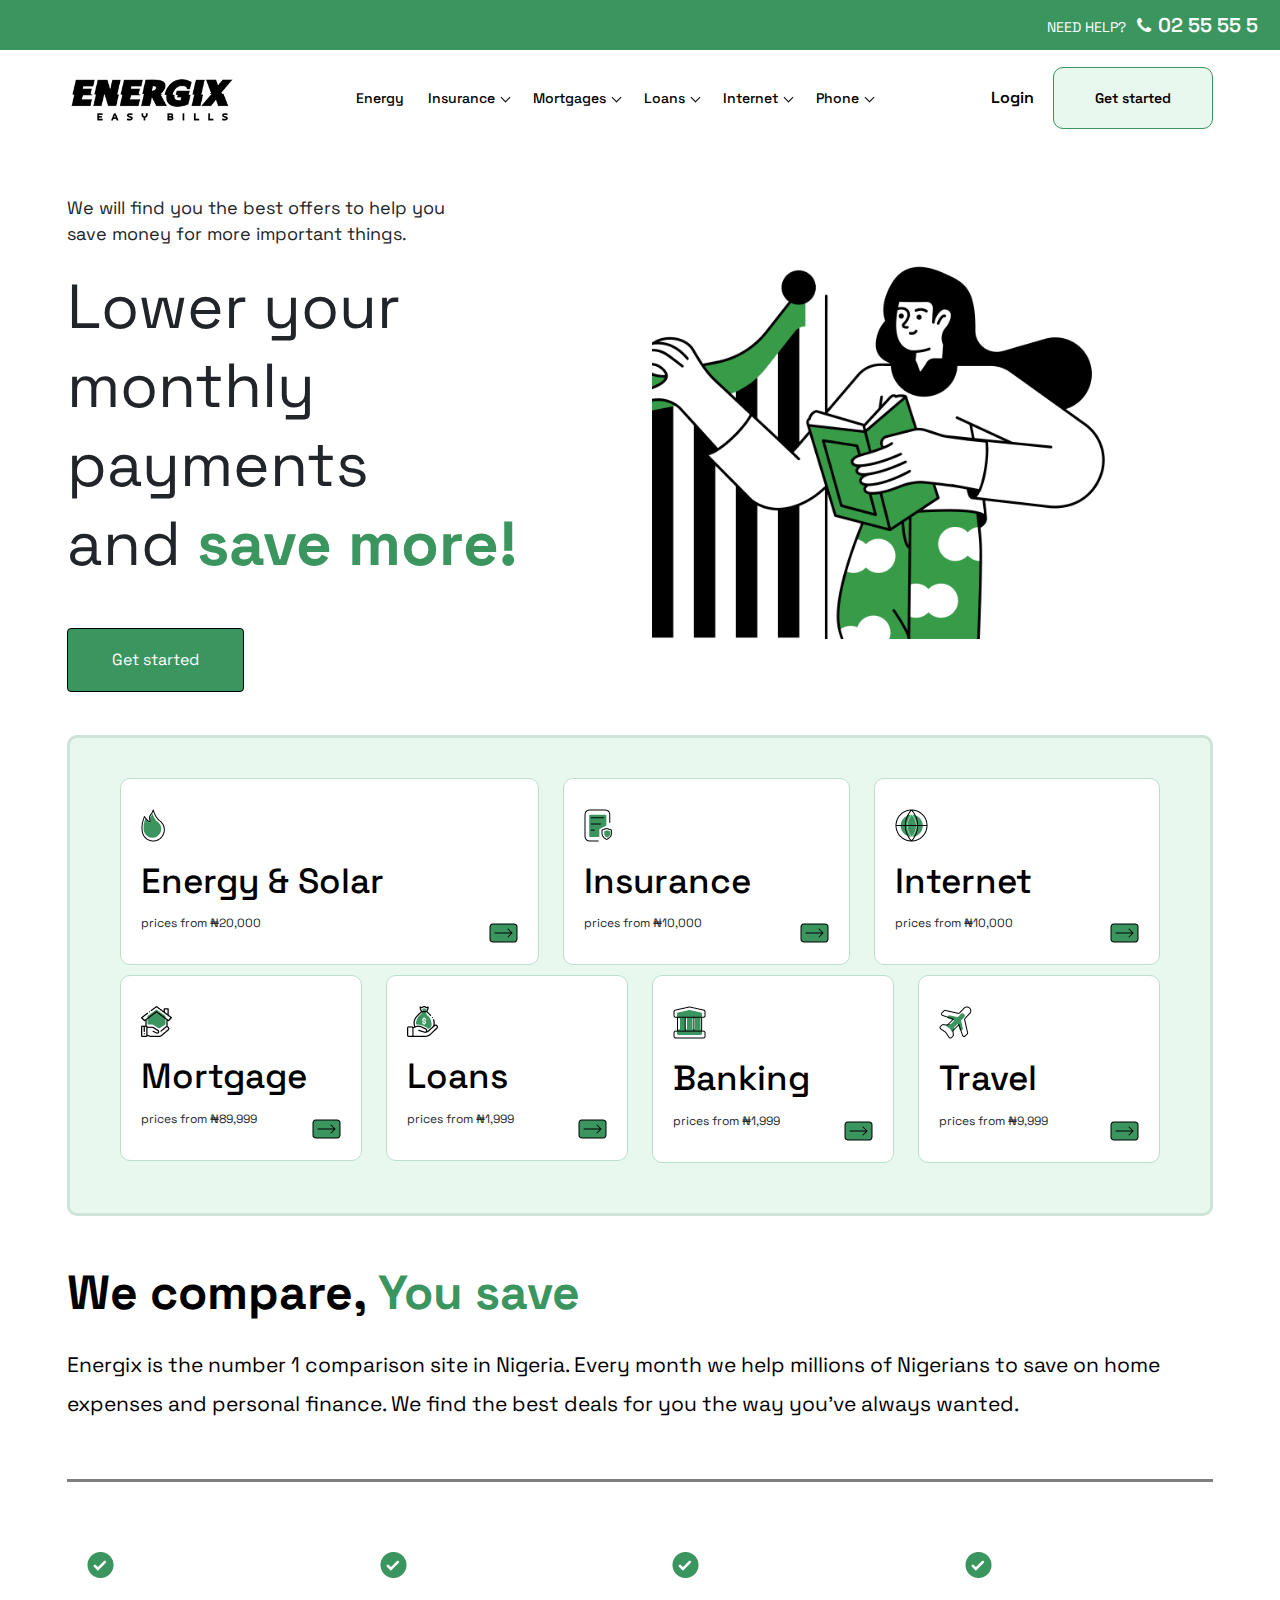
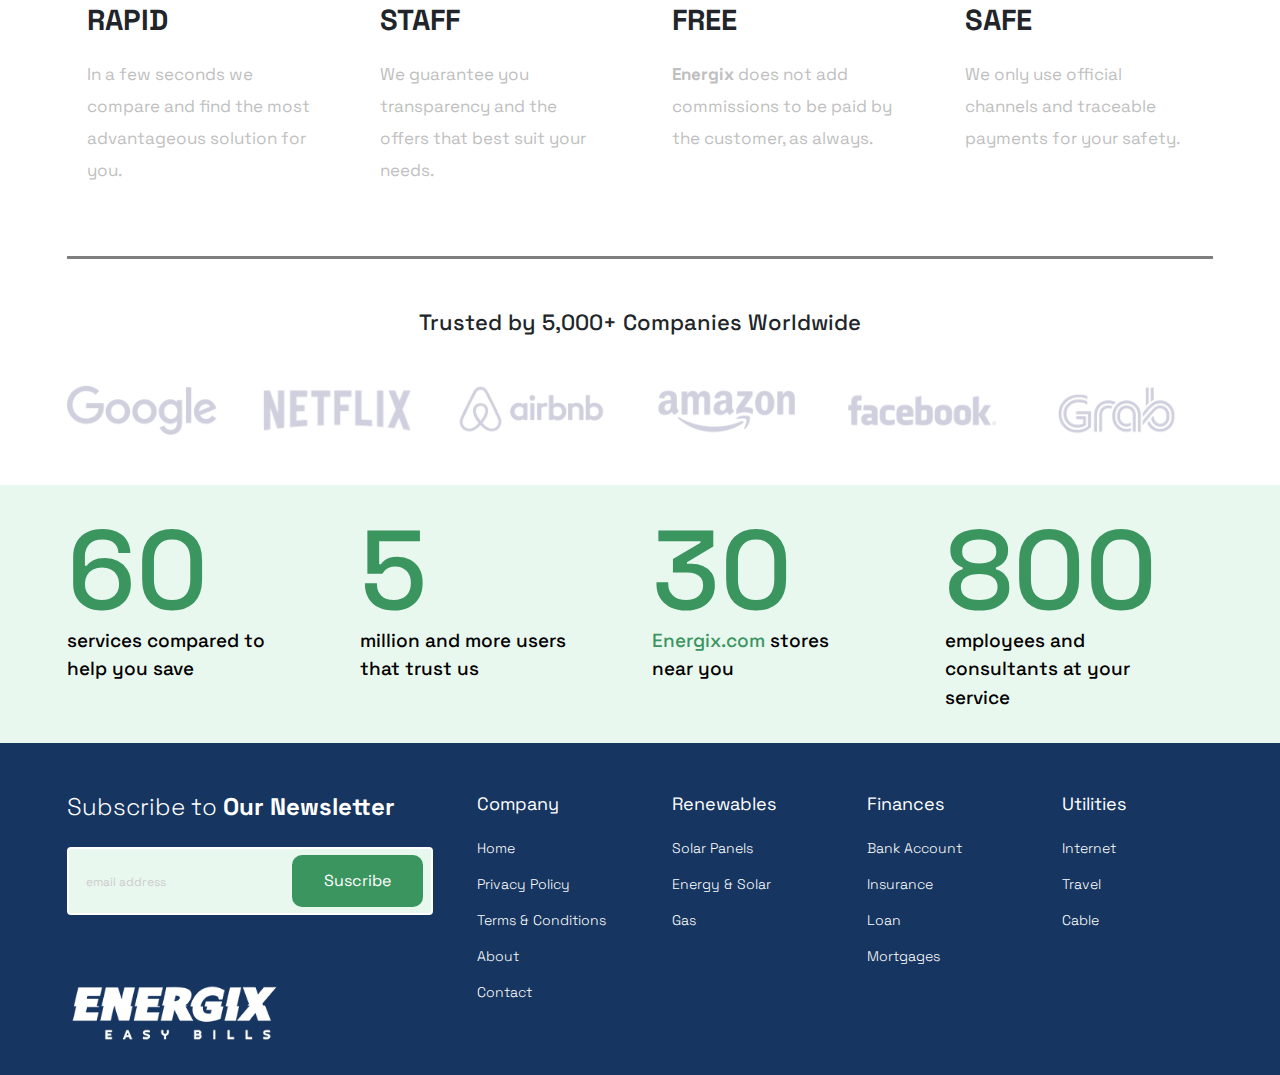
==== commit db5c1711: "code_12_05_2024" ====
--- a/index.html
+++ b/index.html
@@ -5,7 +5,7 @@
     <meta http-equiv="X-UA-Compatible" content="IE=edge">
     <meta name="viewport" content="width=device-width, initial-scale=1.0">
     <title>Energix</title>
-    <link href="https://cdn.jsdelivr.net/npm/bootstrap@5.0.2/dist/css/bootstrap.min.css" rel="stylesheet">
+    <link href="css/bootstrap.min.css" rel="stylesheet">
     <link rel="stylesheet" href="css/header.css">
     <link rel="stylesheet" href="css/style.css">
     <link rel="stylesheet" href="fonts/stylesheet.css">
@@ -26,7 +26,7 @@
                 <nav id="navigation1" class="navigation">
                     <div class="main-header">
                         <div class="nav-header">
-                            <a class="nav-brand" href="index.html"><img src="http://energix.com.ng/wp-content/uploads/2022/04/280.png" alt=""></a>
+                            <a class="nav-brand" href="index.html"><img src="img/280.png" alt=""></a>
                             <div class="flex-header">
                                 <div class="nav-toggle"></div>
                                 <div class="nav-menus-wrapper">
@@ -114,7 +114,7 @@
                 </div>
                 <div class="col-12 col-sm-12 col-md-6 col-lg-6">
                     <div class="banner-image">
-                        <img src="http://energix.com.ng/wp-content/uploads/2023/05/image.png">
+                        <img src="img/image.png">
                     </div>
                 </div>
             </div>
@@ -126,11 +126,11 @@
             <div class="row">
                 <div class="col-12 col-sm-12 col-md-5 col-lg-5">
                     <div class="item-whhite-outline">
-                        <img src="http://energix.com.ng/wp-content/uploads/2023/05/Firefire.png">
+                        <img src="img/Firefire.png">
                         <h2>Energy & Solar</h2>
                         <span>prices from ₦20,000</span>
                         <div class="icon-arrow">
-                            <a href="#."><img src="http://energix.com.ng/wp-content/uploads/2023/05/Icon-2.png"></a>
+                            <a href="#."><img src="img/Icon-2.png"></a>
                         </div>
                     </div>
                 </div>
@@ -138,21 +138,21 @@
                     <div class="row">
                         <div class="col-12 col-sm-12 col-md-5 col-lg-6">
                             <div class="item-whhite-outline">
-                                <img src="http://energix.com.ng/wp-content/uploads/2023/05/Frame-29.png">
+                                <img src="img/Frame-29.png">
                                 <h2>Insurance</h2>
                                 <span>prices from ₦10,000</span>
                                 <div class="icon-arrow">
-                                    <a href="#."><img src="http://energix.com.ng/wp-content/uploads/2023/05/Icon-2.png"></a>
+                                    <a href="#."><img src="img/Icon-2.png"></a>
                                 </div>
                             </div>
                         </div>
                         <div class="col-12 col-sm-12 col-md-5 col-lg-6">
                             <div class="item-whhite-outline">
-                                <img src="http://energix.com.ng/wp-content/uploads/2023/05/Frame-28.png">
+                                <img src="img/Frame-28.png">
                                 <h2>Internet</h2>
                                 <span>prices from ₦10,000</span>
                                 <div class="icon-arrow">
-                                    <a href="#."><img src="http://energix.com.ng/wp-content/uploads/2023/05/Icon-2.png"></a>
+                                    <a href="#."><img src="img/Icon-2.png"></a>
                                 </div>
                             </div>
                         </div>
@@ -162,41 +162,41 @@
             <div class="row">
                 <div class="col-12 col-sm-12 col-md-5 col-lg-3">
                     <div class="item-whhite-outline">
-                        <img src="http://energix.com.ng/wp-content/uploads/2023/05/Group-4.png">
+                        <img src="img/Group-4.png">
                         <h2>Mortgage</h2>
                         <span>prices from ₦89,999</span>
                         <div class="icon-arrow">
-                            <a href="#."><img src="http://energix.com.ng/wp-content/uploads/2023/05/Icon-2.png"></a>
+                            <a href="#."><img src="img/Icon-2.png"></a>
                         </div>
                     </div>
                 </div>
                 <div class="col-12 col-sm-12 col-md-5 col-lg-3">
                     <div class="item-whhite-outline">
-                        <img src="http://energix.com.ng/wp-content/uploads/2023/05/Loan.png">
+                        <img src="img/Loan.png">
                         <h2>Loans</h2>
                         <span>prices from ₦1,999</span>
                         <div class="icon-arrow">
-                            <a href="#."><img src="http://energix.com.ng/wp-content/uploads/2023/05/Icon-2.png"></a>
+                            <a href="#."><img src="img/Icon-2.png"></a>
                         </div>
                     </div>
                 </div>
                 <div class="col-12 col-sm-12 col-md-5 col-lg-3">
                     <div class="item-whhite-outline">
-                        <img src="http://energix.com.ng/wp-content/uploads/2023/05/Frame-31.png">
+                        <img src="img/Frame-31.png">
                         <h2>Banking</h2>
                         <span>prices from ₦1,999</span>
                         <div class="icon-arrow">
-                            <a href="#."><img src="http://energix.com.ng/wp-content/uploads/2023/05/Icon-2.png"></a>
+                            <a href="#."><img src="img/Icon-2.png"></a>
                         </div>
                     </div>
                 </div>
                 <div class="col-12 col-sm-12 col-md-5 col-lg-3">
                     <div class="item-whhite-outline">
-                        <img src="http://energix.com.ng/wp-content/uploads/2023/05/Frame-32.png">
+                        <img src="img/Frame-32.png">
                         <h2>Travel</h2>
                         <span>prices from ₦9,999</span>
                         <div class="icon-arrow">
-                            <a href="#."><img src="http://energix.com.ng/wp-content/uploads/2023/05/Icon-2.png"></a>
+                            <a href="#."><img src="img/Icon-2.png"></a>
                         </div>
                     </div>
                 </div>
@@ -209,28 +209,28 @@
         <div class="row">
             <div class="col-12 col-sm-12 col-md-3 col-lg-3">
                 <div class="Box-item">
-                    <img src="http://energix.com.ng/wp-content/uploads/2023/05/Vector.png">
+                    <img src="img/Vector.png">
                     <h3>RAPID</h3>
                     <p>In a few seconds we compare and find the most advantageous solution for you.</p>
                 </div>
             </div>
             <div class="col-12 col-sm-12 col-md-3 col-lg-3">
                 <div class="Box-item">
-                    <img src="http://energix.com.ng/wp-content/uploads/2023/05/Vector.png">
+                    <img src="img/Vector.png">
                     <h3>STAFF</h3>
                     <p>We guarantee you transparency and the offers that best suit your needs.</p>
                 </div>
             </div>
             <div class="col-12 col-sm-12 col-md-3 col-lg-3">
                 <div class="Box-item">
-                    <img src="http://energix.com.ng/wp-content/uploads/2023/05/Vector.png">
+                    <img src="img/Vector.png">
                     <h3>FREE</h3>
                     <p><b>Energix</b> does not add commissions to be paid by the customer, as always.</p>
                 </div>
             </div>
             <div class="col-12 col-sm-12 col-md-3 col-lg-3">
                 <div class="Box-item">
-                    <img src="http://energix.com.ng/wp-content/uploads/2023/05/Vector.png">
+                    <img src="img/Vector.png">
                     <h3>SAFE</h3>
                     <p>We only use official channels and traceable payments for your safety.</p>
                 </div>
@@ -239,39 +239,39 @@
     </div>
 </section>
 <section class="world-compaines">
-    <div class="container-fluid">
+    <div class="container">
         <div class="main-title">
             <h4>Trusted by 5,000+ Companies Worldwide</h4>
         </div>
         <div class="row">
             <div class="col-6 col-sm-6 col-md-3 col-lg-2">
                 <div class="logo-image-item">
-                    <img src="http://energix.com.ng/wp-content/uploads/2022/04/google-2015-1.png">
-                </div>
-            </div>
-            <div class="col-6 col-sm-6 col-md-3 col-lg-2">
-                <div class="logo-image-item">
-                    <img src="http://energix.com.ng/wp-content/uploads/2022/04/netflix.png">
-                </div>
-            </div>
-            <div class="col-6 col-sm-6 col-md-3 col-lg-2">
-                <div class="logo-image-item">
-                    <img src="http://energix.com.ng/wp-content/uploads/2022/04/airbnb.png">
-                </div>
-            </div>
-            <div class="col-6 col-sm-6 col-md-3 col-lg-2">
-                <div class="logo-image-item">
-                    <img src="http://energix.com.ng/wp-content/uploads/2022/04/amazion.png">
-                </div>
-            </div>
-            <div class="col-6 col-sm-6 col-md-3 col-lg-2">
-                <div class="logo-image-item">
-                    <img src="http://energix.com.ng/wp-content/uploads/2022/04/facebook.png">
-                </div>
-            </div>
-            <div class="col-6 col-sm-6 col-md-3 col-lg-2">
-                <div class="logo-image-item">
-                    <img src="http://energix.com.ng/wp-content/uploads/2022/04/grab.png">
+                    <img src="img/google-2015-1.png">
+                </div>
+            </div>
+            <div class="col-6 col-sm-6 col-md-3 col-lg-2">
+                <div class="logo-image-item">
+                    <img src="img/netflix.png">
+                </div>
+            </div>
+            <div class="col-6 col-sm-6 col-md-3 col-lg-2">
+                <div class="logo-image-item">
+                    <img src="img/airbnb.png">
+                </div>
+            </div>
+            <div class="col-6 col-sm-6 col-md-3 col-lg-2">
+                <div class="logo-image-item">
+                    <img src="img/amazion.png">
+                </div>
+            </div>
+            <div class="col-6 col-sm-6 col-md-3 col-lg-2">
+                <div class="logo-image-item">
+                    <img src="img/facebook.png">
+                </div>
+            </div>
+            <div class="col-6 col-sm-6 col-md-3 col-lg-2">
+                <div class="logo-image-item">
+                    <img src="img/grab.png">
                 </div>
             </div>
         </div>
@@ -318,7 +318,7 @@
                                 <button>Suscribe</button>
                             </div>
                             <div class="footer-logo">
-                                <img src="http://energix.com.ng/wp-content/uploads/2022/04/280-white.png">
+                                <img src="img/280-white.png">
                             </div>
                         </div>
                     </div>
--- a/css/header.css
+++ b/css/header.css
@@ -1000,12 +1000,12 @@
     padding: 10px 10px 10px 30px;
   }
   
-  @media only screen and (min-width: 320px) and (max-width: 767px) {
+  /* @media only screen and (min-width: 320px) and (max-width: 767px) {
     .nav-dropdown > li > a,
     .megamenu-list > li > a {
       width: 65%;
     }
-  }
+  } */
 
 
 
--- a/css/style.css
+++ b/css/style.css
@@ -72,7 +72,7 @@
 .banner-caption h2 {
     font-size: 3.9rem;
     line-height: normal;
-    margin: 15px 0px 33px;
+    margin: 15px 0px 45px;
     font-weight: 400;
 }
 .banner-caption a {
@@ -86,9 +86,9 @@
     font-weight: 400;
 }
 .banner-image img {
-    width: 100%;
+    width: auto;
     height: auto;
-    max-width: 550px;
+    max-height: 390px;
 }
 .counter-bar {
     max-width: 80%;
@@ -97,7 +97,7 @@
     font-size: 7rem;
     color: #3b955f;
     margin-bottom: 0px;
-    line-height: normal;
+    line-height: 100%;
 }
 .counter-bar p {
     margin-bottom: 0px;
@@ -136,7 +136,7 @@
 }
 
 .we-compare-section.section-padding {
-    padding: 40px 30px 0px;
+    padding: 30px 30px 0px;
     /* background-color: #fafbfd; */
 }
 .main-title-compare {
@@ -226,20 +226,27 @@
 .form-view input {
     border-radius: 4px;
     border: 2px solid #fff;
-    padding: 26px 17px;
+    padding: 20px 17px;
     color: #000;
     width: 100%;
     background-color: #e9f8ef;
 }
+.footer-naviagtion {
+    padding-left: 20px;
+}
 .form-view input::placeholder{
-    color: #000000;
+    color: #cccccc;
+    font-size: 12px;
+}
+.footer-logo img {
+    max-height: 70px;
 }
 .suscribe-warrper h3 span {
     font-weight: 300;
 }
 .form-view button {
     background-color: #3b955f;
-    padding: 18px 30px;
+    padding: 12px 30px;
     border-radius: 10px;
     margin-left: 10px;
     border: 2px solid #3b955f;
@@ -263,6 +270,10 @@
     color: #fff;
     margin-bottom: 15px;
     display: block;
+    font-weight: 300;
+}
+.footer-logo {
+    padding-top: 30px;
 }
 
 @media (max-width:767px){
@@ -298,7 +309,8 @@
         font-size: 2rem;
     }
     .Box-item {
-        margin-bottom: 15px;
+        margin-bottom: 0px;
+        padding-left: 0px;
     }
     .logo-image-item {
         margin-top: 20px;
@@ -313,4 +325,24 @@
     .footer-naviagtion {
         margin-bottom: 25px;
     }
+    .banner-image img {
+        width: 100%;
+        max-height: unset;
+    }
+    .banner-caption a {
+        padding: 12px 26px;
+        font-size: 13px;
+    }
+    .world-compaines {
+        padding: 30px 0px 50px;
+    }
+    .main-title {
+        padding-bottom: 20px;
+    }    
+    .footer-naviagtion {
+        padding-left: 00px;
+    }
+    .footer-logo {
+        padding-bottom: 30px;
+    }
 }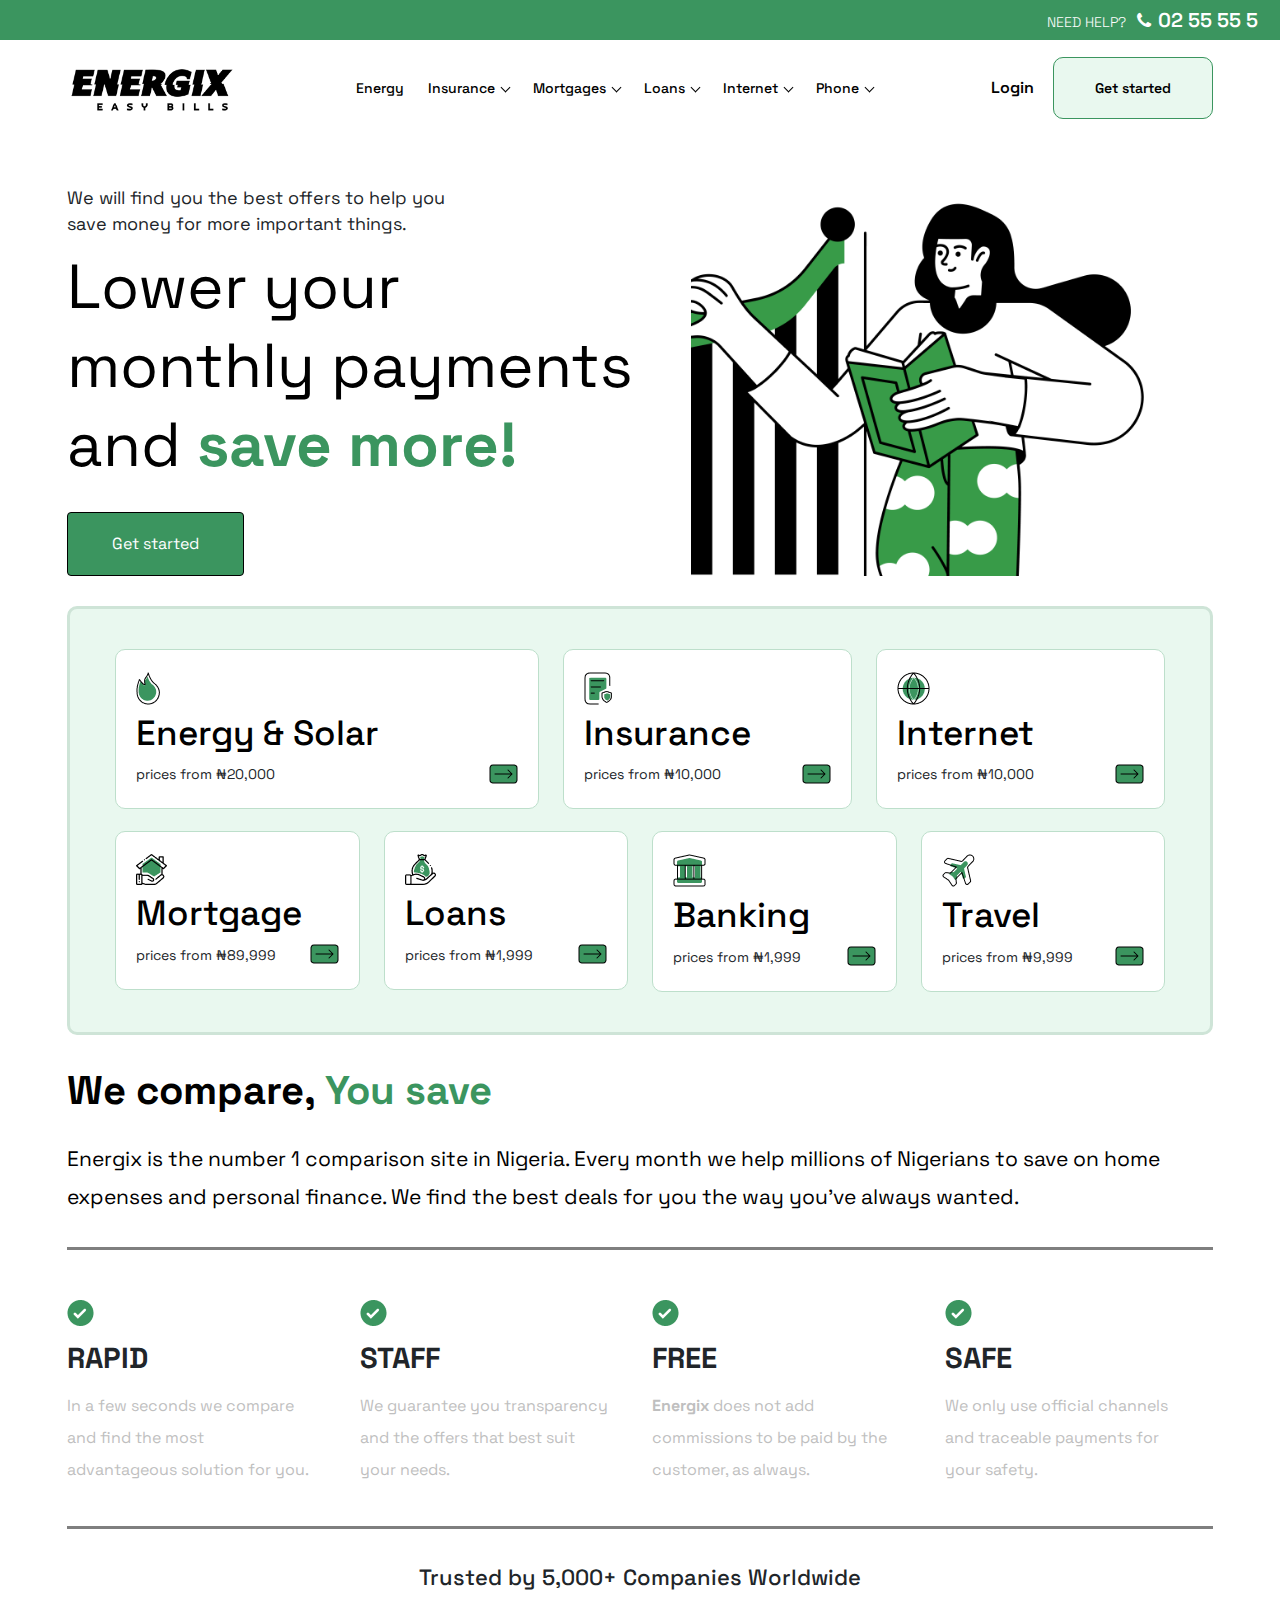
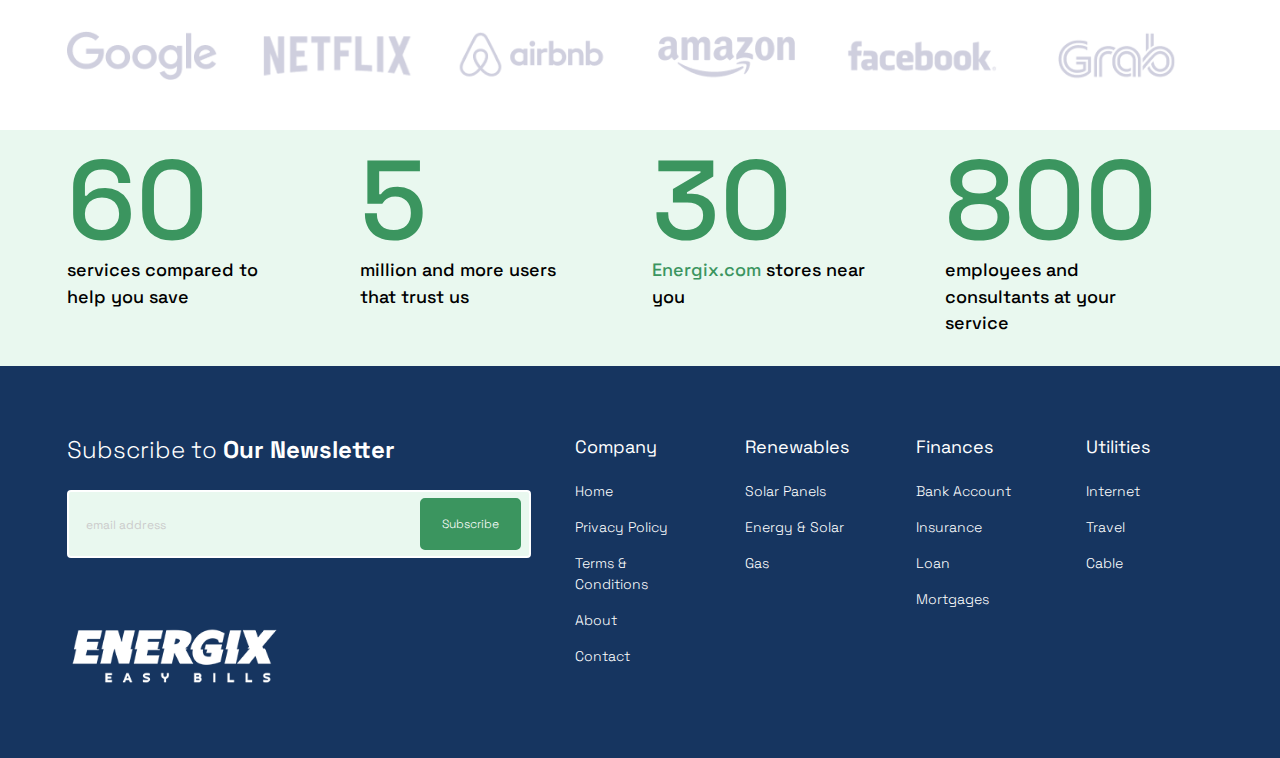
==== commit d7953141: "code_16_05_2023" ====
--- a/index.html
+++ b/index.html
@@ -104,7 +104,7 @@
     <section class="main-banner section-padding">
         <div class="container">
             <div class="row">
-                <div class="col-12 col-sm-12 col-md-6 col-lg-6">
+                <div class="col-12 col-sm-12 col-md-6 col-lg-7">
                         <div class="banner-caption">
                             <h6>We will find you the best offers to help you<br> save money for more important things.</h6>
                             <h2>Lower your <br>monthly payments <br>and <span>save more!</span></h2>
@@ -112,7 +112,7 @@
                         </div>
 
                 </div>
-                <div class="col-12 col-sm-12 col-md-6 col-lg-6">
+                <div class="col-12 col-sm-12 col-md-6 col-lg-5">
                     <div class="banner-image">
                         <img src="img/image.png">
                     </div>
@@ -310,19 +310,19 @@
     <footer class="footer-main">
         <div class="container">
                 <div class="row">
-                    <div class="col-12 col-sm-12 col-md-12 col-lg-4">
+                    <div class="col-12 col-sm-12 col-md-12 col-lg-5">
                         <div class="suscribe-warrper">
                             <h3><span>Subscribe to</span> Our Newsletter</h3>
                             <div class="form-view">
                                 <input type="text" placeholder="email address">
-                                <button>Suscribe</button>
+                                <button>Subscribe</button>
                             </div>
                             <div class="footer-logo">
                                 <img src="img/280-white.png">
                             </div>
                         </div>
                     </div>
-                    <div class="col-12 col-sm-12 col-md-12 col-lg-8">
+                    <div class="col-12 col-sm-12 col-md-12 col-lg-7">
                         <div class="row">
                             <div class="col-12 col-sm-12 col-md-6 col-lg-3">
                                 <div class="footer-naviagtion">
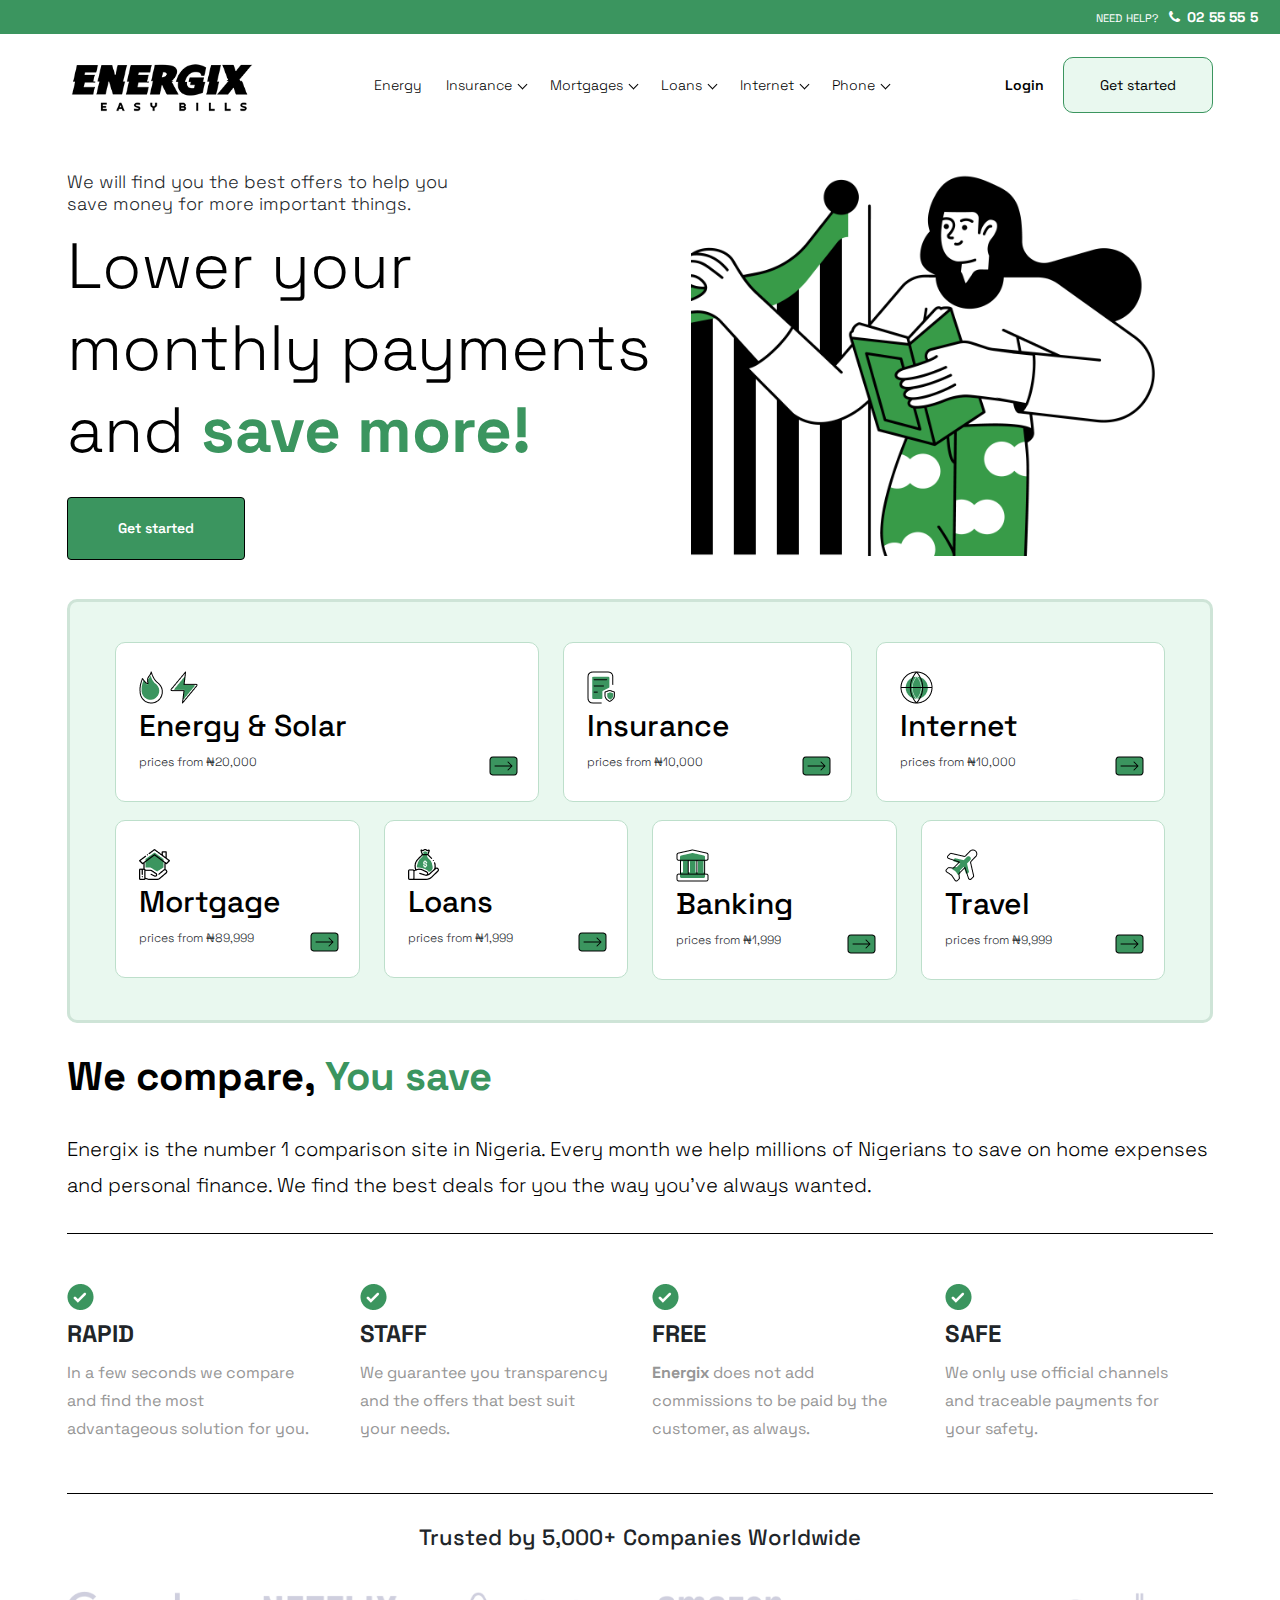
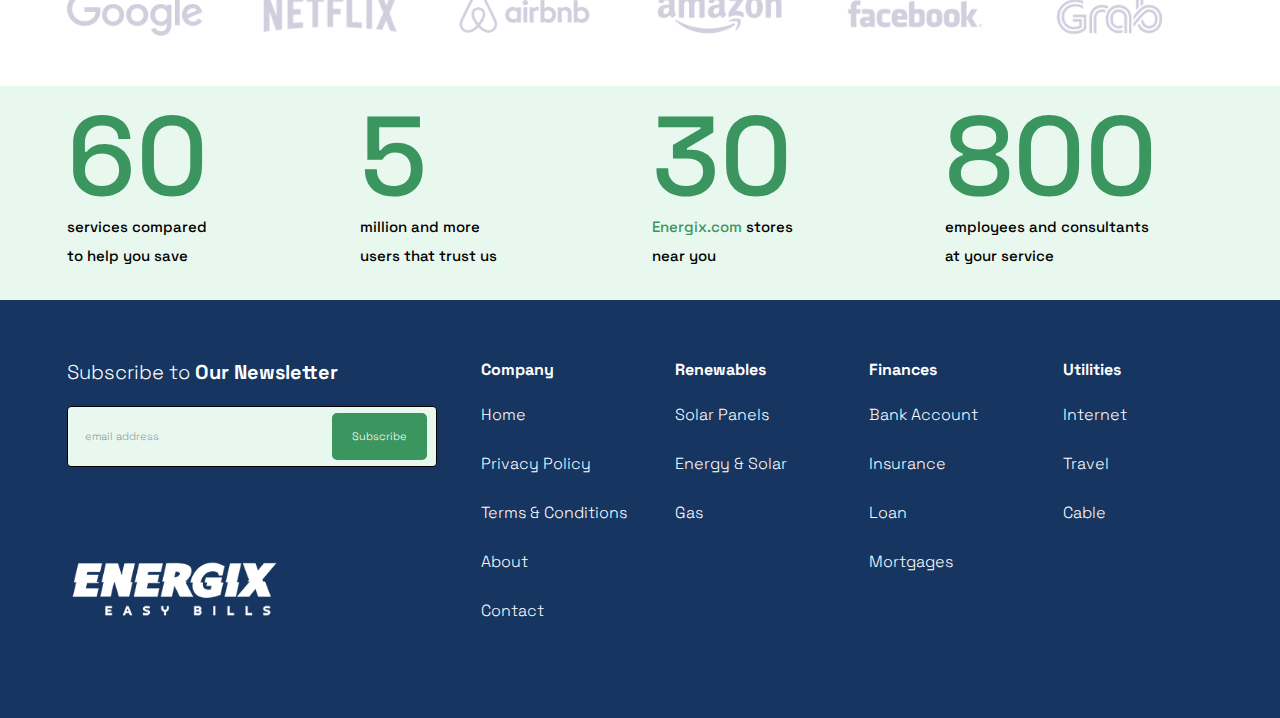
==== commit cc2f8e7e: "code_18_05_2023" ====
--- a/index.html
+++ b/index.html
@@ -126,7 +126,7 @@
             <div class="row">
                 <div class="col-12 col-sm-12 col-md-5 col-lg-5">
                     <div class="item-whhite-outline">
-                        <img src="img/Firefire.png">
+                        <img src="img/solar.png">
                         <h2>Energy & Solar</h2>
                         <span>prices from ₦20,000</span>
                         <div class="icon-arrow">
@@ -283,25 +283,25 @@
             <div class="col-6 col-sm-6 col-md-6 col-lg-3">
                 <div class="counter-bar">
                     <h2>60</h2>
-                    <p>services compared to help you save</p>
+                    <p>services compared<br> to help you save</p>
                 </div>
             </div>
             <div class="col-6 col-sm-6 col-md-6 col-lg-3">
                 <div class="counter-bar">
                     <h2>5</h2>
-                    <p>million and more users that trust us</p>
+                    <p>million and more<br> users that trust us</p>
                 </div>
             </div>
             <div class="col-6 col-sm-6 col-md-6 col-lg-3">
                 <div class="counter-bar">
                     <h2>30</h2>
-                    <p><span>Energix.com</span> stores near you</p>
+                    <p><span>Energix.com</span> stores <br>near you</p>
                 </div>
             </div>
             <div class="col-6 col-sm-6 col-md-6 col-lg-3">
                 <div class="counter-bar">
                     <h2>800</h2>
-                    <p>employees and consultants at your service</p>
+                    <p>employees and consultants<br> at your service</p>
                 </div>
             </div>
         </div>
--- a/css/header.css
+++ b/css/header.css
@@ -235,7 +235,7 @@
     color: #000000;
     transition: color 0.3s, background 0.3s;
     line-height: normal;
-    font-weight: 500;
+    font-weight: 300;
   }
   
   .navigation-portrait .nav-menu > li > a {
@@ -972,7 +972,7 @@
     color: #3b955f;
   }
   .nav-header img {
-    max-width: 170px;
+    max-width: 190px;
 }
   
   .main_header_area.sticky {
--- a/css/style.css
+++ b/css/style.css
@@ -13,18 +13,19 @@
 }
 .help-desk i {
     margin: 0 7px;
-    font-size: 18px;
+    font-size: 14px;
 }
 
 .help-desk a {
     color: #ffff;
     text-decoration: none;
-    font-size: 20px;
-    font-weight: 600;
+    font-size: 14px;
+    font-weight: 700;
 }
 .help-desk span {
-    font-size: 14px;
-    font-weight: 300;
+    font-size: 11px;
+    font-weight: 400;
+    letter-spacing: .2px;
 }
 a{
     text-decoration: none;
@@ -40,19 +41,21 @@
     margin-left: 0px;
     color: #000;
     font-weight: 600;
+    font-size: 14px;
 }
 .banner-caption span {
     color: #3b955f;
-    font-weight: 900;
+    font-weight: 700;
 }
 .login-warrper a.read-more {
-    padding: 21px 41px;
+    padding: 18px 36px;
     background-color: #e9f8ef;
     color: #000;
     border-radius: 10px;
     font-size: 14px;
     border: 1px solid #3b955f;
     transition: 0.5s;
+    font-weight: 400;
 }
 .login-warrper a.read-more:hover {
     background-color: #3b955f;
@@ -61,36 +64,41 @@
 .login-warrper a:last-child {
     margin-left: 15px;
 }
-.main-banner .row {
-    align-items: center;
-}
+/* .main-banner .row {
+    align-items: flex-end;
+}
+.banner-caption {
+    padding-top: 84px;
+} */
 .banner-caption h6 {
     font-size: 18px;
     margin-bottom: 10px;
-    line-height: 26px;
-    font-weight: 400;
+    line-height: 22px;
+    font-weight: 300;
 }
 .banner-caption h2 {
-    font-size: 3.9rem;
+    font-size: 4rem;
     line-height: normal;
-    margin: 0px 0px 28px;
-    font-weight: 400;
+    margin: 0px 0px 26px;
+    font-weight: 300;
     color: #000;
 }
 .banner-caption a {
     display: inline-block;
-    padding: 19px 44px;
+    padding: 20px 50px;
     background-color: #3b955f;
     color: #fff;
     border-radius: 4px;
     border: 1px solid #000;
-    font-size: 16px;
-    font-weight: 400;
+    font-size: 14px;
+    font-weight: 600;
 }
 .banner-image img {
-    width: auto;
+    width: 100%;
     height: auto;
-    max-height: 390px;
+    /* max-height: 390px; */
+    position: relative;
+    top: -13px;
 }
 .counter-bar {
     max-width: 80%;
@@ -104,8 +112,9 @@
 .counter-bar p {
     margin-bottom: 0px;
     color: #000;
-    font-size: 1.1rem;
+    font-size: 0.93rem;
     font-weight: 500;
+    line-height: 1.8rem;
 }
 .counter-section {
     background-color: #e9f8ef;
@@ -116,17 +125,17 @@
 }
 .main-banner {
     /* background-color: #fafbfd; */
-    padding: 50px 0px 0px;
+    padding: 35px 0px 0px;
 }
 .world-compaines {
-    padding: 20px 30px 50px;
+    padding: 30px 30px 50px;
     /* background-color: #fafbfd; */
 }
 .main-title {
     text-align: center;
     padding-bottom: 40px;
-    border-top: 3px solid #7f7f7f;
-    padding-top: 35px;
+    border-top: 1px solid #000000;
+    padding-top: 30px;
 }
 .main-title h4 {
     font-size: 22px;
@@ -134,7 +143,7 @@
 }
 .logo-image-item img {
     width: 100%;
-    max-width: 150px;
+    max-width: 136px;
 }
 
 .we-compare-section.section-padding {
@@ -143,20 +152,21 @@
 }
 .main-title-compare {
     padding-bottom: 30px;
-    border-bottom: 3px solid #7f7f7f;
+    border-bottom: 1px solid #000000;
     margin-bottom: 30px;
 }
 .main-title-compare h2 {
     font-size: 2.5rem;
     font-weight: 700;
     color: #000000;
-    margin-bottom: 25px;
+    margin-bottom: 30px;
 }
 .main-title-compare p {
-    font-size: 1.3rem;
+    font-size: 1.25rem;
     color: #000000;
-    line-height: 2.4rem;
-    margin-bottom: 0px;
+    line-height: 2.25rem;
+    margin-bottom: 0px;
+    font-weight: 300;
 }
 .Box-item {
     padding: 20px;
@@ -165,30 +175,30 @@
     padding-left: 0px;
 }
 .Box-item h3 {
-    font-size: 1.8rem;
-    margin: 15px 0px 15px;
+    font-size: 1.5rem;
+    margin: 10px 0px 10px;
     font-weight: 700;
 }
 .Box-item p {
-    color: #bfbfbf;
-    margin-bottom: 0px;
-    font-size: 1.03rem;
-    line-height: 2rem;
+    color: #969696;
+    margin-bottom: 0px;
+    font-size: 1rem;
+    line-height: 1.75rem;
 }
 .box-warrper-blue {
     padding: 40px 45px;
     background: #E9F8EF;
     border: 3px solid #cee4d7;
     border-radius: 10px;
-    margin: 0rem 0px 2rem;
+    margin: 0rem 0px 1.875rem
 }
 .item-whhite-outline {
     width: 100%;
     background-color: #ffffff;
     border: 1px solid #bddfcb;
     border-radius: 10px;
-    margin-bottom: 22px;
-    padding: 22px 20px;
+    margin-bottom: 18px;
+    padding: 28px 23px;
     position: relative;
 }
 .box-warrper-blue .row:nth-child(2) .item-whhite-outline {
@@ -199,12 +209,14 @@
 }
 .item-whhite-outline h2 {
     font-weight: 500;
-    font-size: 2.2rem;
-    margin-top: 7px;
+    font-size: 1.875rem;
+    margin-top: 4px;
     color: #000000;
+    margin-bottom: 5px;
 }
 .item-whhite-outline span {
-    font-size: 14px;
+    font-size: 12px;
+    font-weight: 300;
 }
 .icon-arrow {
     position: absolute;
@@ -216,14 +228,26 @@
 
 .footer-main {
     background-color: #163560;
-    padding: 70px 0px 70px;
+    padding: 60px 0px 70px;
 }
 .suscribe-warrper h3 {
-    font-size: 1.5rem;
-    color: #fff;
-    margin-bottom: 25px;
+    font-size: 1.25rem;
+    color: #fff;
+    margin-bottom: 22px;
     font-weight: bold;
 }
+
+@media (min-width: 992px){
+.footer-main .col-lg-7 {
+    flex: 0 0 auto;
+    width: 66.333333%;
+}
+.footer-main .col-lg-5 {
+    flex: 0 0 auto;
+    width: 33.666667%;
+}
+}
+
 .form-view {
     display: flex;
     align-items: center;
@@ -232,18 +256,20 @@
 }
 .form-view input {
     border-radius: 4px;
-    border: 2px solid #fff;
-    padding: 20px 17px;
+    border: 0.5px solid #000000;
+    padding: 21px 17px;
     color: #000;
     width: 100%;
-    background-color: #e9f8ef;
+    background-color: #E9F8EF;
+    font-size: 11px;
+    font-weight: 300;
 }
 .footer-naviagtion {
     padding-left: 20px;
 }
 .form-view input::placeholder{
-    color: #cccccc;
-    font-size: 12px;
+    color: #969696;
+    font-size: 11px;
 }
 .footer-logo img {
     max-height: 70px;
@@ -252,21 +278,21 @@
     font-weight: 300;
 }
 .form-view button {
-    background-color: #3b955f;
-    padding: 15px 20px;
+    background-color: #3B955F;
+    padding: 13px 18px;
     border-radius: 5px;
     margin-left: 10px;
     border: 2px solid #3b955f;
     position: absolute;
     right: 10px;
     color: #ffffff;
-    font-size: 12px;
+    font-size: 11px;
     font-weight: 300;
 }
 .footer-naviagtion h4 {
-    font-size: 18px;
-    color: #fff;
-    font-weight: 400;
+    font-size: 16px;
+    color: #fff;
+    font-weight: 700;
     margin-bottom: 23px;
 }
 .footer-naviagtion ul {
@@ -275,14 +301,14 @@
     margin-bottom: 0px;
 }
 .footer-naviagtion ul li a {
-    font-size: 14px;
-    color: #fff;
-    margin-bottom: 15px;
+    font-size: 16px;
+    color: #fff;
+    margin-bottom: 25px;
     display: block;
     font-weight: 300;
 }
 .footer-logo {
-    padding-top: 30px;
+    padding-top: 54px;
 }
 
 
